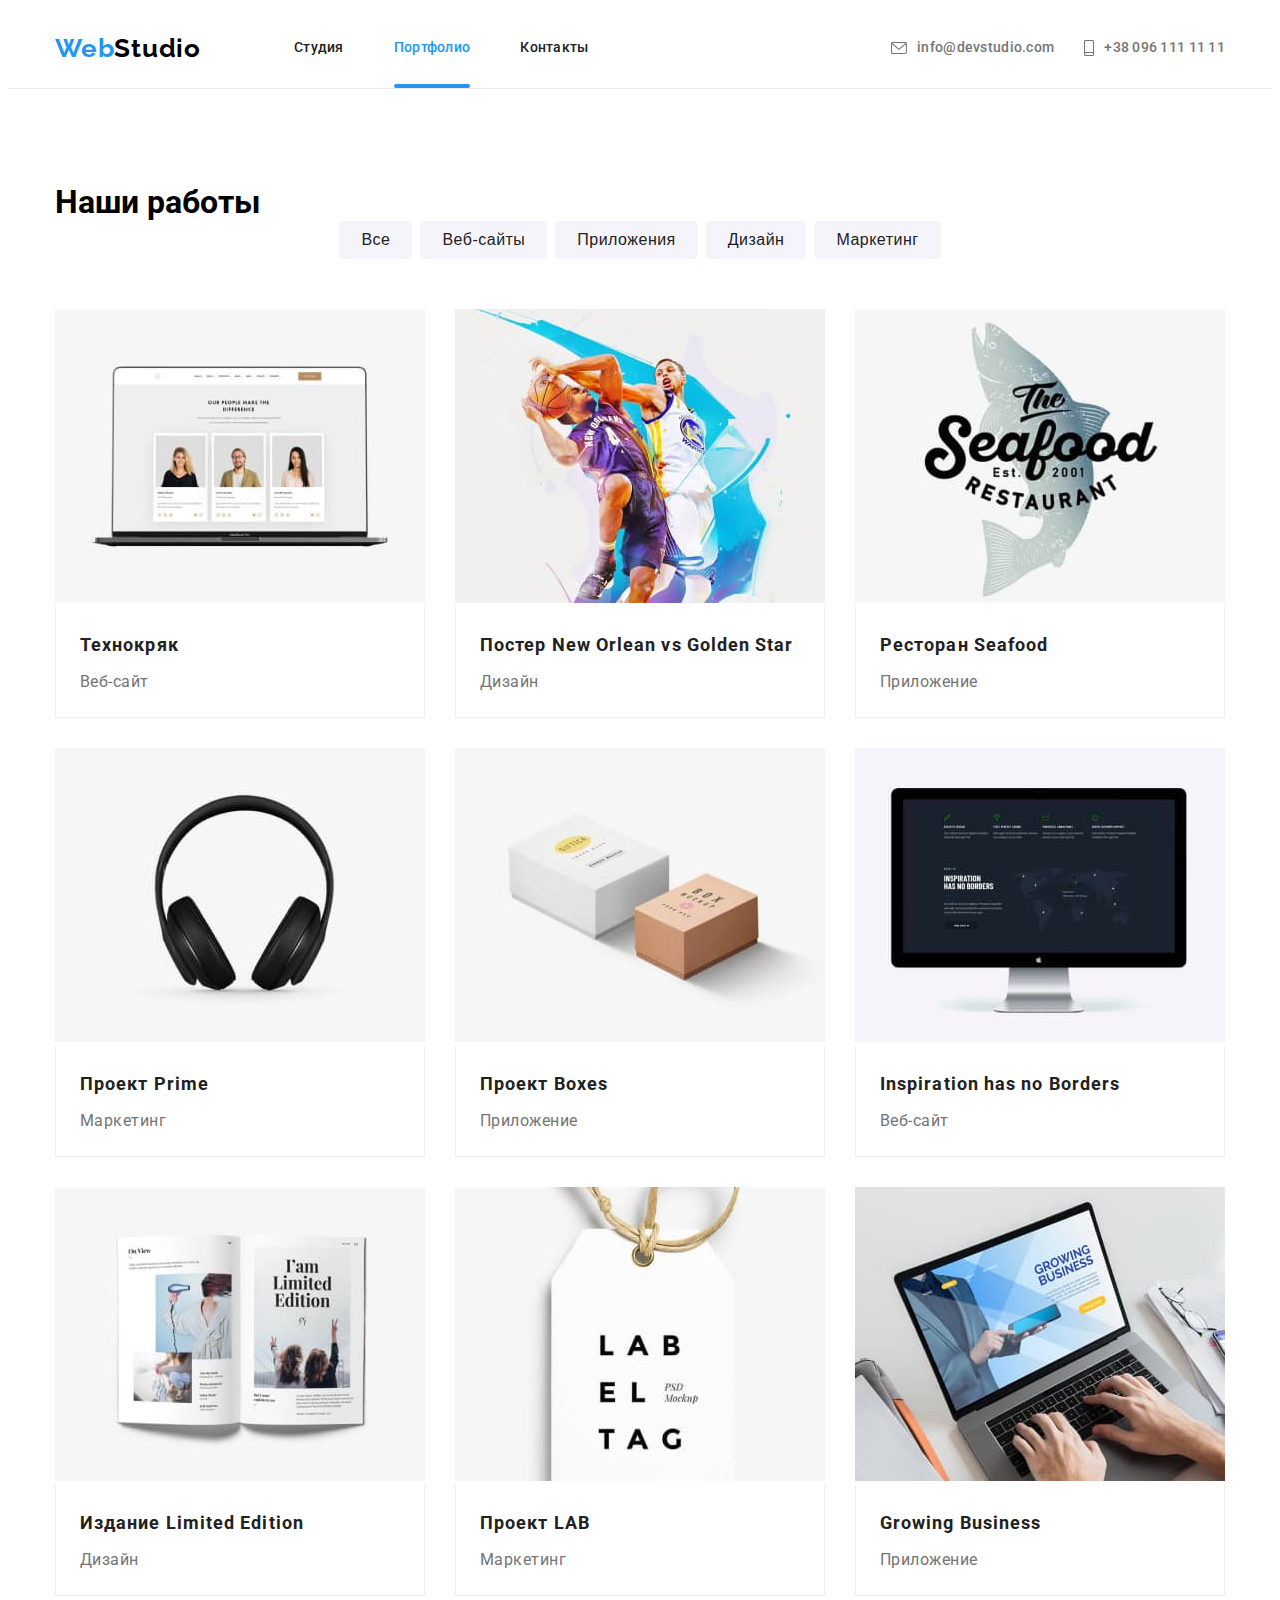
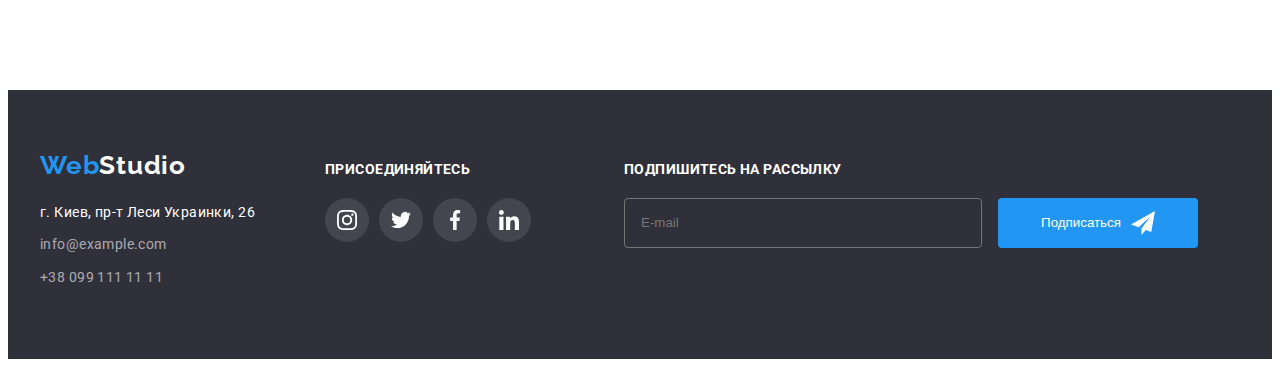
==== portfolio.html @ b5c877a2 "clone" ====
<!DOCTYPE html>
<html lang="ru">
<head>
    <meta charset="UTF-8">
    <meta name="WebStudio" content="width=device-width, initial-scale=1.0">
    <title>WebStudio-Portfolio</title>
    <link rel="preconnect" href="https://fonts.googleapis.com">
<link rel="preconnect" href="https://fonts.gstatic.com" crossorigin>
<link rel="preconnect" href="https://fonts.googleapis.com">
<link rel="preconnect" href="https://fonts.gstatic.com" crossorigin>
<link href="https://fonts.googleapis.com/css2?family=Raleway:wght@700&family=Roboto:wght@400;500;700;900&display=swap" rel="stylesheet"/>
<link rel="stylesheet" href="https://cdnjs.cloudflare.com/ajax/libs/modern-normalize/1.1.0/modern-normalize.min.css" integrity="sha512-wpPYUAdjBVSE4KJnH1VR1HeZfpl1ub8YT/NKx4PuQ5NmX2tKuGu6U/JRp5y+Y8XG2tV+wKQpNHVUX03MfMFn9Q==" crossorigin="anonymous" referrerpolicy="no-referrer"/>
<link rel="stylesheet" href="./css/styles.css">
</head>
<body>
    <header class="header">
        <div class="container main-header">
            <a class="header-prelogo" href="/index.html"> Web<span class="logo">Studio</span> 
            </a>
            <ul class="header-list">
                <li class="header-item"><a class="header-link link" href="./index.html" >Студия</a></li>
                <li class="header-item"><a href="./portfolio.html" class="header-link current link">Портфолио</a></li>
                <li class="header-item"><a href="#" class="header-link link">Контакты</a></li>
            </ul>
            <ul class="header-mail-list">
                <li class="header-mail-item">
                    <a href="mailto:info@devstudio.com" class="header-mail link">
                    <!-- Ссылка на адрес электронной почты  -->
                    <svg class="mail-icon">
                        <use href="./images/symbol-defs.svg#icon-mail">
                        </use>
                    </svg>  
                    info@devstudio.com 
                    </a>
                </li>
                <li class="header-tel-item">
                            <!-- Ссылка на телефонный номер -->
                            <a href="tel:+380961111111" class="header-tel link">
                                <svg class="smartphone-icon">
                                    <use href="./images/symbol-defs.svg#icon-smartphone"></use>
                                </svg>
                                +38 096 111 11 11
                            </a>
                </li>            
            </ul>
        </div>
    </header>
    <main>
        <!--Разделы-->
        <section class="filter">
            <div class="container filter-btn">
                <h1 class="visually-hidden">Наши работы</h1>
            <!--Фильтр кнопок-->
                <ul class="filter-list">
                    <li class="filter-item"><button class="control-btn" type="button">Все</button></li>
                    <li class="filter-item"><button class="control-btn" type="button">Веб-сайты</button></li>
                    <li class="filter-item"><button class="control-btn" type="button">Приложения</button></li>
                    <li class="filter-item"><button class="control-btn" type="button">Дизайн</button></li>
                    <li class="filter-item"><button class="control-btn" type="button">Маркетинг</button></li>        
                </ul>
            <!--<section class="about"> </section>-->
                <ul class="about-list"> 
                    <li class="about-item">
                        <a href class="about-link link">
                            <div class="card-about-list">
                                <img src="./images/project-1.jpg" alt="анфас менеджеров" width="370" height="294" >
                            <p class="text-about-list">Ресурс предлагает комплексные предложения с разным уровнем функционала и сервисов. Все это позволит посетителю получить исчерпывающие сведения о компании или частном лице.</p>
                            </div>
                            <div class="about-section">
                                <h3 class="about-title">Технокряк</h3>
                                <p class="about-pre-title">Веб-сайт</p>
                            </div>
                        </a>
                    </li>
                        <li class="about-item"> 
                            <a href="" class="about-link link">
                                <div class="card-about-list">
                                    <img src="./images/project-2.jpg" alt="два баскетболиста с мячом" width="370" height="294" >
                                    <p class="text-about-list">Ресурс предлагает комплексные предложения с разным уровнем функционала и сервисов. Все это позволит посетителю получить исчерпывающие сведения о компании или частном лице.</p>
                                </div>                                    
                                <div class="about-section">     
                                    <h3 class="about-title">Постер New Orlean vs Golden Star</h3>
                                    <p class="about-pre-title">Дизайн</p>
                                </div>  
                            </a>             
                        </li>
                        <li class="about-item"> 
                            <a href="" class="about-link link">
                                <div class="card-about-list">
                                    <img src="./images/project-3.jpg" alt="логотип ресторана" width="370" height="294" >
                                    <p class="text-about-list">Ресурс предлагает комплексные предложения с разным уровнем функционала и сервисов. Все это позволит посетителю получить исчерпывающие сведения о компании или частном лице.</p>
                                </div>                                
                                <div class="about-section">
                                    <h3 class="about-title">Ресторан Seafood</h3>
                                    <p class="about-pre-title">Приложение</p>
                                </div>
                            </a>
                       </li>                
                        <li class="about-item"> 
                            <a href="" class="about-link link">
                                <div class="card-about-list">
                                    <img src="./images/project-4.jpg" alt="наушники" width="370" height="294"  >                               
                                    <p class="text-about-list">Ресурс предлагает комплексные предложения с разным уровнем функционала и сервисов. Все это позволит посетителю получить исчерпывающие сведения о компании или частном лице.</p>
                                </div>                                    
                                <div class="about-section">
                                    <h3 class="about-title">Проект Prime</h3>
                                    <p class="about-pre-title">Маркетинг</p>
                                </div>   
                            </a>                                                  
                        </li>
                        <li class="about-item"> 
                            <a href="" class="about-link link">
                                <div class="card-about-list">
                                    <img src="./images/project-5.jpg" alt="две коробки" width="370"  height="294" >                                
                                    <p class="text-about-list">Ресурс предлагает комплексные предложения с разным уровнем функционала и сервисов. Все это позволит посетителю получить исчерпывающие сведения о компании или частном лице.</p>
                                </div>                                   
                                <div class="about-section">
                                    <h3 class="about-title">Проект Boxes</h3>
                                    <p class="about-pre-title">Приложение</p>
                                </div>
                            </a> 
                        </li>
                        <li class="about-item">                             
                            <a href="" class="about-link link">
                                <div class="card-about-list">
                                    <img src="./images/project-6.jpg" alt="компьютер моноблок" width="370" height="294"  > 
                                    <p class="text-about-list">Ресурс предлагает комплексные предложения с разным уровнем функционала и сервисов. Все это позволит посетителю получить исчерпывающие сведения о компании или частном лице.</p>
                                </div>                                
                                <div class="about-section">
                                    <h3 class="about-title">Inspiration has no Borders</h3>
                                    <p class="about-pre-title">Веб-сайт</p>
                                </div> 
                            </a>   
                        </li>
                    <li class="about-item"> 
                        <a href="" class="about-link link">
                            <div class="card-about-list">
                                <img src="./images/project-7.jpg" alt="книга в развернутом виде" width="370" height="294"  >                             
                                <p class="text-about-list">Ресурс предлагает комплексные предложения с разным уровнем функционала и сервисов. Все это позволит посетителю получить исчерпывающие сведения о компании или частном лице.</p>
                            </div>                              
                            <div class="about-section">
                                <h3 class="about-title">Издание Limited Edition</h3>
                                <p class="about-pre-title">Дизайн</p>  
                            </div>
                        </a>
                    </li>
                        <li class="about-item"> 
                            <a href="" class="about-link link">
                                <div class="card-about-list">
                                    <img src="./images/project-8.jpg" alt="ярлык с названием проекта" width="370" height="294"  >                                                                     
                                    <p class="text-about-list">Ресурс предлагает комплексные предложения с разным уровнем функционала и сервисов. Все это позволит посетителю получить исчерпывающие сведения о компании или частном лице.</p>
                                </div>                                
                                <div class="about-section">
                                    <h3 class="about-title">Проект LAB</h3>
                                    <p class="about-pre-title">Маркетинг</p> 
                                </div> 
                            </a>       
                        </li>
                        <li class="about-item"> 
                            <a href="" class="about-link link">
                                <div class="card-about-list">
                                    <img src="./images/project-9.jpg" alt="руки печатают на ноутбуке" width="370" height="294"  >
                                    <p class="text-about-list">Ресурс предлагает комплексные предложения с разным уровнем функционала и сервисов. Все это позволит посетителю получить исчерпывающие сведения о компании или частном лице.</p>
                                </div>                                
                                <div class="about-section">
                                    <h3 class="about-title">Growing Business</h3>
                                    <p class="about-pre-title">Приложение</p>
                                </div> 
                            </a>         
                        </li>                  
                </ul>    
            </div>
        </section>    
    </main>
    <footer class="footer-page">
        <div class="container footer-page">
            <ul>
                <li></li>
                <li></li>
                <li></li>
            </ul>
            <div>
                <a href="./index.html" class="footer-prelogo"> Web<span class="footer-logo">Studio</span> 
                </a>
            <!--Адрес расположения-->
            <address class="footer-adress">
                <ul>
                    <li class="footer-item">
                       <a href="https://www.google.com/maps/place/%D0%B1%D1%83%D0%BB%D1%8C%D0%B2%D0%B0%D1%80+%D0%9B%D0%B5%D1%81%D1%96+%D0%A3%D0%BA%D1%80%D0%B0%D1%97%D0%BD%D0%BA%D0%B8,+26,+%D0%9A%D0%B8%D1%97%D0%B2,+02000/@50.4265807,30.5361971,17z/data=!3m1!4b1!4m5!3m4!1s0x40d4cf0e033ecbe9:0x57a4dffefec77da0!8m2!3d50.4265807!4d30.5383858" target="blank" class="geolocation"> 
                        г. Киев, пр-т Леси Украинки, 26
                       </a>
                    </li>
                    <li class="footer-item">
                        <a href="mailto:info@example.com" class="footer-mail link"> info@example.com
                        </a>
                    </li>
                    <li class="footer-item">
                        <a href="tel:+380991111111" class="footer-tel link" >+38 099 111 11 11 
                        </a>
                    </li> 
                </ul>
            </address>
            </div>   
        <div class="footer-social">
            <h2 class="footer-title">присоединяйтесь</h2>
           <ul class="footer-social-list">
            <li class="footer-social-item">
                <a href class="footer-social-button">
                    <svg class="footer-button-icon" width="20px" height="20px">
                        <use href="./images/symbol-defs.svg#icon-instagram-2"></use> 
                    </svg>  
                </a>                            
            </li>                            
            <li class="footer-social-item">
                <a href class="footer-social-button">
                    <svg class="footer-button-icon" width="20px" height="20px">
                        <use href="./images/symbol-defs.svg#icon-twitter"></use> 
                    </svg>  
                </a>
            </li>     
            <li class="footer-social-item">
               <a href class="footer-social-button">
                <svg class="footer-button-icon" width="20px" height="20px">
                    <use href="./images/symbol-defs.svg#icon-facebook"></use> 
                </svg>   
               </a>
            </li>  
            <li class="footer-social-item">
                <a href class="footer-social-button">
                    <svg class="footer-button-icon" width="20px" height="20px">
                        <use href="./images/symbol-defs.svg#icon-linkedin"></use> 
                    </svg>   
                </a>  
            </li>    
           </ul>
        </div> 
        <form class="footer-mail-form">
            <h3 class="footer-title-form">Подпишитесь на рассылку</h3>
            <input type="email" name="email" class="form-footer" placeholder="E-mail">
            <button type="submit" class="button-footer">
                Подписаться
                      <svg class="footer-icon" width="24px" height="24px">
                          <use href="./images/symbol-defs.svg#icon-icon-send"></use>
                      </svg>                
            </button>       
        </form>
        </div>
            
    </footer>
            <div class="backdrop is-hidden" data-modal>
                <div class="modal">
                    <button type="button" class="button-modal" data-modal-close>
                        <svg class="button-close" width="30px" height="30px">
                            <use href="./images/symbol-defs.svg#icon-close-black-18dp"></use>
                        </svg>
                    </button>
                    <h3 class="modal-text">Оставьте свои данные, мы вам перезвоним</h3>
                    <form class="modal-form">
                        <div class="form">
                            <label class="name-modal">
                                Имя
                                <input type="text" class="modal-input" name="user-name">
                                <svg class="icon-modal" width="18px" height="18px">
                                    <use href="./images/symbol-defs.svg#icon-person-black-18dp-1">
                                    </use>
                                </svg>
                            </label>
                        </div>
                        <div class="form">
                            <label class="name-modal">
                                Телефон
                                <input type="tel" class="modal-input" name="user-tel">  
                                <svg class="icon-modal" width="18px" height="18px">
                                    <use href="./images/symbol-defs.svg#icon-phone-black-18dp-1">
                                    </use>
                                </svg>                                                    
                            </label>
                        </div>
                        <div class="form">
                            <label class="name-modal">
                                Почта
                                <input type="email" class="modal-input" name="user-mail">
                                <svg class="icon-modal" width="18px" height="18px">
                                    <use href="./images/symbol-defs.svg#icon-email-black-18dp-1">
                                    </use>
                                </svg>
                            </label>
                        </div>
                        <div class="form">
                            <label for="user-text" class="name-modal">
                                Комментарий
                            </label>
                            <textarea class="modal-coments" placeholder="Введите текст" name="user-text" id="user-text"></textarea>            
                        </div>
                        <div class="form-ch">
                            <label class="modal-check">
                                <input type="checkbox" name="consent" class="inp-check" />
                                <span class="mod-chec">
                                </span>
                                <span class="modal-consent">Соглашаюсь с рассылкой и принимаю
                                <a href="" class="consent-link link">Условия договора
                                </a>
                                 </span>
                                
                            </label>
                        </div>                       
                        <button type="submit" class="modal-button"> Отправить                             
                        </button>
                    </form>
                </div>
            </div>
</body>
</html>
---- css/styles.css ----
:root {
  --primary-text-color: #212121;
  --title-text-color: #757575;
  --complementary-text-color: #ffffff;
  --accent-color: #2196f3;
  --typical-gap: 10px;
}
html {
  box-sizing: border-box;
}
*,
*::before,
*::after {
  box-sizing: inherit;
}

.container {
  width: 1200px;
  padding-left: 15px;
  padding-right: 15px;
  margin: 0 auto;
}

p,
h1,
h2, 
h3, 
h4, 
h5, 
h6 {
  margin: 0;
  padding: 0;
}
ul,
ol {
  margin: 0;
  padding-left: 0;
}

body {
  font-family: 'Roboto', 'sans-serif';
}
ul {
  list-style: none;
}

.link {
  text-decoration: none;
  transition-property: color;
  transition-duration: 250ms;
  transition-timing-function: cubic-bezier(0.4, 0, 0.2, 1);
}


/*hover elements*/

a.header-link.link:hover,
a.header-link.link:focus,
a.header-mail.link:hover,
a.header-mail.link:focus,
a.header-tel.link:hover,
a.header-tel.link:focus {
  color: var(--accent-color);
}

      /*logo*/

.header-prelogo {
  color: #2196f3;

  font-family: 'Raleway';
  font-weight: 700;
  font-size: 26px;
  line-height: 1.19;
  letter-spacing: 0.03em;
  text-decoration: none;
}

.logo {
  color: #000000;

  font-family: 'Raleway';
  font-weight: 700;
  font-size: 26px;
  line-height: 1.19;
  letter-spacing: 0.03em;
}

/*main-header*/

.main-header {
  display: flex;
  align-items: center;
}


/*header*/   

.header {
  border-bottom: 1px solid #ECECEC;
}

.header-list {
  display: flex;
  margin-left: 93px;
}

.header-item:not(:last-child) {
  margin-right: 50px;
}
/*navigation menu*/

.header-mail-list {
  display: flex;
  margin-left: auto;
  align-items: center;
}

.header-mail-item {
  margin-right: 30px;  
}

.header-mail-item:focus,
.header-mail-item:hover {
  color: #2196f3;
}

a.header-link.link { 
  padding: 32px 0;
  color: var(--primary-text-color);
  display: block;
  font-weight: 500;
  font-size: 14px;
  line-height: 1.14;
  letter-spacing: 0.02em;
  position: relative;
}
a.header-link.current.link {
  color: var(--accent-color);
}
.current::after {
  content: "";
  position: absolute;
  left: 0;
  bottom: 0px;
  width: 100%;
  height: 4px;
  background-color: var(--accent-color);
  border-radius: 2px;
}
/*navigation contacts*/

.header-mail,
.header-tel {
  display: flex;
  align-items: center;
  color: var(--title-text-color);
  font-weight: 500;
  font-size: 14px;
  line-height: 1.14;
  letter-spacing: 0.02em;
}
.mail-icon {
  margin-right: 10px;
  padding: 0;
  border: 0;
  width: 16px;
  height: 12px;
  fill: currentColor;
}

.smartphone-icon {
  margin-right: 10px;
  border: 0;
  width: 10px;
  height: 16px;
  fill: currentColor;
}

/*hero*/

.hero {
  max-width: 1600px;
  height: 600px;
  margin-left: auto;
  margin-right: auto;
  background-image: linear-gradient(
    rgba(47, 48, 58, 0.4),
    rgba(47, 48, 58, 0.4)
  ), 
  url(../images/hero.jpg);
  background-repeat: no-repeat;
  background-size: cover;
  background-position: center;
  background-color: #000000;
  padding-top:200px;
  padding-bottom: 200px;
  text-align: center;
  }

.hero-title {
  margin-bottom: 30px;
  color: var(--complementary-text-color);
  text-align: center;
  font-weight: 900;
  font-size: 44px;
  line-height: 1.36;
  /* or 136% */
  letter-spacing: 0.06em;
  text-transform: uppercase;
}

/*button*/

.modal {
  position: absolute;
  top: 50%;
  left: 50%;
  transform: translate(-50%,-50%);
  width: 528px;
  min-height: 581px;
  background-color: var(--complementary-text-color);
  border-radius: 4px;
  padding: 40px;
}
.button-modal {
  position: absolute;
  display: flex;
  align-items: center;
  justify-content: center;
  top: 8px;
  right: 8px;
  width: 30px;
  height: 30px;
  border: 1px solid rgba(0, 0, 0, 0.1);
  border-radius: 50%;
  background-color: transparent;
  cursor: pointer;
}

.hero-btn {
  cursor: pointer;
  color: var(--complementary-text-color);
  background-color: var(--accent-color);
  font-size: 16px;
  line-height: 1.87;
  letter-spacing: 0.06em;
  border-radius: 4px;
  border: transparent;
  padding-top: 10px;
  padding-bottom: 10px;
  padding-left: 32px;
  padding-right: 32px;
  width: 200px;
  height: 50px;
  transition-property: background-color;
  transition-duration: 250ms;
  transition-timing-function: cubic-bezier(0.4, 0, 0.2, 1);
}
.is-hidden {
  opacity: 0;
  pointer-events: none;
  visibility: hidden;
}
.backdrop {
  width: 100%;
  height: 100%;
  top: 0;
  position: absolute;
  position: fixed;
  background-color: rgba(0, 0, 0, 0.2);
  transition: opacity 250ms, visibility 250ms;
}

.hero-btn:hover,
.hero-btn:focus {
  color: var(--complementary-text-color);
  background-color: #188CE8;
}




/*Text*/

.text {
  padding: 94px 0  94px;
}

.text-list {
  display: flex;
  align-items: center;
}

.text-item:not(:last-child) {
  margin-right: 30px; 
}

.peculiarities {
  display: flex;
  align-items: center;
  justify-content: center;
  width: 270px;
  height: 120px;
  margin-bottom: 30px;
  background-color: #F5F4FA;
  border-radius: 4px;
  margin-right: 10px;
  fill: var(--primary-text-color);
}

.peculiarities-icon {
  fill: currentColor;
  width: 70px;
  height: 70px;
}

.text-heading {
  margin-bottom: var(--typical-gap);
  color: var(--primary-text-color);
  
  font-weight: 700;
  font-size: 14px;
  line-height: 1.14;
  letter-spacing: 0.03em;
  text-transform: uppercase;
}

.text-after-heading {
  color: var(--title-text-color);

  font-size: 14px;
  line-height: 1.71;
  /* or 171% */
  letter-spacing: 0.03em;
}
/*features*/

.features-list {
  display: flex;
  justify-content: space-between;
}

.features-item:not(:last-child) {
  margin-right: 30px; 
}
.features-item {
  position: relative;
}

.features-text {
  position: absolute;
  width: 100%;
  height: 70px;
  display: block;
  left: 0;
  bottom: 0;
  padding-top: 27px;
  padding-bottom: 27px;
  color: var(--complementary-text-color);
  font-size: 14px;
  line-height: 1.14;
  text-align: center;
  letter-spacing: 0.03em;
  text-transform: uppercase;
  background-color: rgba(47, 48, 58, 0.8);
}

.features {
  padding-bottom: 94px ;
}

.features-title {
  color: var(--primary-text-color);

  margin-bottom: 50px;
  font-weight: 700;
  font-size: 36px;
  line-height: 1.16;
  text-align: center;
  letter-spacing: 0.03em;
}





    /*Страница Портфолио*/

/*Фильтр кнопок*/
.filter {
  padding: 94px 0;
}

.filter-list {
  margin-bottom: 50px;
  display: flex;
  margin-left: auto;
  justify-content: center;

}
.filter-item:not(:last-child) {
  margin-right: 8px;
}

.control-btn {
  border: none;
  padding: 6px 22px;
  border-radius: 4px;
  min-width: 73px;
  cursor: pointer;

  background-color: #f5f4fa;
  color: var(--primary-text-color);

  font-style: normal;
  font-weight: 500;
  font-size: 16px;
  line-height: 1.62;
  text-align: center;
  letter-spacing: 0.03em;

  transition-property: color,background-color, box-shadow;
  transition-duration: 250ms;
  transition-timing-function: cubic-bezier(0.4, 0, 0.2, 1);
}

.control-btn:hover,
.control-btn:focus {
  color: white;
  background-color: #2196F3;
  box-shadow: 0px 3px 1px rgba(0, 0, 0, 0.1),
            0px 1px 2px rgba(0, 0, 0, 0.08), 
            0px 2px 2px rgba(0, 0, 0, 0.12);
}


/*Разделы работ*/

.about-list {
  display: flex;
  flex-wrap: wrap;
}

.about-pre-title {
  color: var(--title-text-color);
  font-size: 16px; 
  line-height: 1.87;
  /* identical to box height, or 188% */
  letter-spacing: 0.03em;
}
.about-title {
  color: var(--primary-text-color);
  margin-bottom: 4px;
  
  font-weight: 700;
  font-size: 18px;
  line-height: 2;
  /* identical to box height, or 200% */
  letter-spacing: 0.06em;
}



.about-item  {
  margin-bottom:30px;
  margin-right: 30px;
}

.about-item:last-child(3) {
  margin-bottom: 30px;
}
.about-item:nth-child(3n){
  margin-right: 0;
}
.about-item:nth-last-child(-n + 3) {
  margin-bottom: 0;
}
.about-link:hover,
.about-link:focus {
  display: block;
  box-shadow: 0px 1px 1px rgba(0, 0, 0, 0.12),
      0px 4px 4px rgba(0, 0, 0, 0.06),
      1px 4px 6px rgba(0, 0, 0, 0.16);
}
.about-link {
  display: block;
  transition-property: box-shadow;
  transition-duration: 250ms;
  transition-timing-function: cubic-bezier(0.4, 0, 0.2, 1);
}



.card-about-list {
  position: relative;
  overflow: hidden;
}

.text-about-list {
  height: 100%;
  font-size: 18px;
  line-height: 1.55;
  letter-spacing: 0.03em;
  position: absolute;
  top: 0;
  background-color: rgba(33, 150, 243, 0.9);
  color: var(--complementary-text-color);
  padding-top: 63px;
  padding-bottom: 63px;
  padding-left: 24px;
  padding-right: 24px;

  transform: translatey(100%);
  transition-property: transform;
  transition-duration: 250ms;
  transition-timing-function: cubic-bezier(0.4, 0, 0.2, 1);
}
.about-item:hover .text-about-list {
  transform: translateY(0);
}

.about-section {
  padding: 20px 24px;
  border-left: 1px solid #EEEEEE;
  border-right: 1px solid #EEEEEE;
  border-bottom: 1px solid #EEEEEE;
}


/*Наша команда*/

.work {
  padding-top: 94px ;
  padding-bottom: 94px;
  background-color: #F5F4FA;
}

.work-title {
  margin-bottom: 50px;

  font-weight: 700;
  font-size: 36px;
  line-height: 1.16;
  text-align: center;
  letter-spacing: 0.03em;
}

.work-list {
  display: flex;
  justify-content: space-between;
}

.work-item {
  display: block;
  filter: drop-shadow(0px 4px 4px 
          rgba(0, 0, 0, 0.25));
  text-align: center;
  width: 270px;
  margin: 0 0 0;
}

.work-item:not(:last-child) {
  margin-right: 30px;
}

.work-headins {
  background: #FFFFFF;
  box-shadow: 0px 1px 3px rgba(0, 0, 0, 0.12), 
              0px 1px 1px rgba(0, 0, 0, 0.14), 
              0px 2px 1px rgba(0, 0, 0, 0.2);
  border-radius: 0px 0px 4px 4px;


  border: none;
  padding-top: 30px;
  background-color: var(--complementary-text-color);
  padding-bottom: 30px;
}

.work-heading {
  margin-bottom: 10px;
  margin-bottom: var(--typical-gap);
  color: var(--primary-text-color);
  font-weight: 500;
  font-size: 16px;
  line-height: 1.18;
  /* identical to box height */
  letter-spacing: 0.03em;
}

.work-after-heading {
  color: var(--title-text-color);
  font-size: 16px;
  line-height: 19px;
  /* identical to box height */
  text-align: center;
  letter-spacing: 0.03em;
}

.social-list {
  margin-top: 16px;
  display: flex;
  justify-content: center;
}
.social-item {
  box-sizing: border-box;
  color: #AFB1B8;
}

.social-item-link:hover,
.social-item-link:focus {
  background-color: #2196f3;
  fill: white;
}

.social-item-link {
  fill: #AFB1B8;
  display: flex;
  justify-content: center;
  align-items: center;
  width: 44px;
  height: 44px;
  border-radius: 50%;
  transition-property: background-color;
  transition-duration: 250ms;
  transition-timing-function: cubic-bezier(0.4, 0, 0.2, 1);
}
.social-item:not(:last-child) {
  margin-right: 10px;
}

.button-icon {
color: currentColor;
transition-property: fill;
    transition-duration: 250ms;
    transition-timing-function: cubic-bezier(0.4, 0, 0.2, 1);
}

.customers {
  padding-top: 94px;
  padding-bottom: 94px;
  justify-content: center;
}

.customers-title {
  font-size: 36px;
  line-height: 1.16;
  text-align: center;
  letter-spacing: 0.03em;
  margin-bottom: 50px;
  color: #212121;
}

.customers-item:not(:last-child) {
  margin-right: 30px;
} 

.customers-list {
  display: flex;
  justify-content: center;
}
.customers-link {
    color: #AFB1B8;
    display: flex;
    align-items: center;
    justify-content: center;
    width: 170px;
    height: 92px;
    border-radius: 4px;
    border: 1px solid #AFB1B8;
    transition-property: color, border;
    transition-duration: 250ms;
    transition-timing-function: cubic-bezier(0.4, 0, 0.2, 1);
}
.customers-link:hover,
.customers-link:focus {
  color: #2196F3;
  border: 1px solid #2196F3;
}

.customers-img {
  width: 106px;
  height: 60px;
  fill: currentColor;
}
/*Footer*/

.footer-page {
  background-color: #2F303A;
  padding-top: 60px;
  padding-bottom: 60px;
}
.container.footer-page {
  display: flex;
  align-items: baseline;
  padding: 0;
}

/*Footer logo*/

.footer-info {
  padding-top: 60px;
  padding-bottom: 60px;
}
.footer-prelogo {
  color: #2196f3;
  text-decoration: none;
  
  font-family: 'Raleway';
  font-weight: 700;
  font-size: 26px;
  line-height: 1.19;
  letter-spacing: 0.03em;
}

.footer-logo {
  color: #ffffff;

  font-family: 'Raleway';
  font-weight: 700;
  font-size: 26px;
  line-height: 1.19;
  letter-spacing: 0.03em;
}

/*Footer adress*/


.footer-adress {
    margin-top: 20px;
    color: #ffffff;
    font-style: normal;
    font-weight: 400;
    font-size: 14px;
    line-height: 1.71;
    letter-spacing: 0.03em;

  font-style: normal;
  font-weight: 400;
  font-size: 14px;
  line-height: 1.71;
  /* or 171% */
  letter-spacing: 0.03em;
}
.footer-item {
  margin-bottom: 9px;
}
.footer-mail:hover,
.footer-tel:hover, 
.footer-mail:focus,
.footer-tel:focus {
  color: #188CE8;
}
.geolocation {
  font-family: Roboto;
  font-style: normal;
  font-weight: normal;
  color: var(--footer-logo-color);
  font-size: 14px;
  line-height: 1.71;
  letter-spacing: 0.03em;
  text-decoration: none;
}

.footer-mail,
.footer-tel {
  color: rgba(255, 255, 255, 0.6);
  font-size: 14px;
  line-height: 1.71;
  /* or 171% */
  letter-spacing: 0.03em;
}

.footer-social {
  margin-left: 70px;
}

.footer-title {
  font-size: 14px;
  line-height: 1.14;
  letter-spacing: 0.03em;
  text-transform: uppercase;
  color: #FFFFFF;
  margin-bottom: 20px;
}
.footer-social-list {
  display: flex;
  justify-content: center;
}

.footer-social-item:not(:last-child) {
    margin-right: 10px;
}
.footer-social-button {
    background: rgba(255, 255, 255, 0.1);
    width: 44px;
    height: 44px;
    border-radius: 50%;
    display: flex;
    align-items: center;
    justify-content: center;
    transition-property: background-color;
    transition-duration: 250ms;
    transition-timing-function: cubic-bezier(0.4, 0, 0.2, 1);
  }

.footer-button-icon {
  fill: #FFFFFF;
}
.footer-social-button:hover,
.footer-social-button:focus {
  background-color: #2196F3;
}


.footer-info {
  margin-right: 70px;
}

.footer-button-icon:nth-last-child(4) {
  margin-right: 10px;
}

.footer-mail-form {
  margin-left: 93px;
}

.footer-title-form {
  font-size: 14px;
  line-height: 1.14;
  letter-spacing: 0.03em;
  text-transform: uppercase;
  color: #FFFFFF;
  margin-bottom: 20px;
}
.form-footer {
  width: 358px;
  height: 50px;
  background-color: transparent;
  border: 1px solid var(--title-text-color);
  border-radius: 4px;
  color: var(--complementary-text-color);
  padding: 15px 0 15px 16px;
}
.button-footer {
  display: inline-flex;
  align-items: center;
  justify-content: center;
  width: 200px;
  height: 50px;
  background-color: var(--accent-color);
  color: var(--complementary-text-color);
  border: transparent;
  border-radius: 4px;
  margin-left: 12px;
  cursor: pointer;
}
/*
.footer-link {
  display: flex;
  justify-content: center;
  align-items: center;
  margin-left: 10px;
}
*/
.footer-icon {
margin-left: 10px;
}

.modal-text {
  color: var(--primary-text-color);
  justify-content: center;
  font-size: 20px;
  text-align: center;
  margin-bottom: 12px;
}
.button-close {
  fill: var(--primary-text-color);
  width: 11px;
  height: 11px;
  transition-property: fill;
  transition-duration: 250ms;
  transition-timing-function: cubic-bezier(0.4, 0, 0.2, 1);
}
.button-modal:hover .button-close,
.button-modal:focus .button-close {
  fill: var(--accent-color);
}

.form {
  position: relative;
  margin-bottom: 10px;
}


.icon-modal {
  position: absolute;
  left: 12px;
  top: 50%;
  transition-property: fill;
  transition-duration: 250ms;
  transition-timing-function: cubic-bezier(0.4, 0, 0.2, 1);
}
  
.name-modal {
  font-family: 'Roboto';
  font-style: normal;
  font-weight: 400;
  font-size: 12px;
  line-height: 1.16;
  letter-spacing: 0.01em;
  display: block;
  color: rgba(117, 117, 117, 1);
}
.modal-input {
  width: 100%;
  height: 40px;
  border-radius: 4px;
  border: 1px solid rgba(33, 33, 33, 0.2);
  background-color: transparent;
  position: relative;
  cursor: pointer;
  padding-left: 38px;
  margin-top: 4px;
  transition-property: border-color;
  transition-duration: 250ms;
  transition-timing-function: cubic-bezier(0.4, 0, 0.2, 1);
}
.modal-input:hover {
  border-color: var(--accent-color);
}

.modal-input:focus {
  border-color: var(--accent-color);
  outline: transparent;
}
.modal-input:hover+.icon-modal {
  fill: var(--accent-color);
}
.modal-coments:hover {
  border-color: var(--accent-color);
}
.modal-coments:focus {
  border-color: var(--accent-color);
  outline: transparent;
}
.modal-coments {
  display: block;
  width: 100%;
  height: 120px;
  border-radius: 4px;
  border: 1px solid rgba(33, 33, 33, 0.2);
  background-color: transparent;
  cursor: pointer;
  margin-top: 4px;
  padding-top: 12px;
  padding-bottom: 12px;
  padding-left: 16px;
  padding-right: 16px;
  resize: none;
  transition-property: border-color;
  transition-duration: 250ms;
  transition-timing-function: cubic-bezier(0.4, 0, 0.2, 1);
}
.modal-check {
  padding-left: 12px;
  display: flex;
  justify-content: center;
  align-items: center;
}
.inp-check {
  appearance: none;
  position: absolute;
}
.mod-chec::after {
  content: '' ;
  display: inline-block;
  width: 16px;
  height: 15px;
  background-origin: border-box;
  background-image: url("../images/check.jpg");
}
  
.inp-check:checked + .mod-chec::after{
   background-image: url("../images/icon-check.jpg");
}
.modal-consent {
  display: inline-block;
  font-size: 14px;
  line-height: 1.71;
  letter-spacing: 0.03em;
  color: #757575;
  margin-left: 8px;
}
.consent-link {
  letter-spacing: 0.03em;
  text-decoration-line: underline;
  color: var(--accent-color);
}
.modal-button {
  cursor: pointer;
  font-weight: bold;
  font-size: 16px;
  text-align: center;
  line-height: 1.88;
  letter-spacing: 0.06em;
  border: none;
  border-radius: 4px;
  min-width: 200px;
  min-height: 50px;
  margin: auto;
  margin-top: 20px;
  color: var(--complementary-text-color);
  background: var(--accent-color);
  display: block;
}

/*Основной цвет тексте #212121*/
/*Вторичный цвет текста #757575*/
/*Дополнительный цвет текста #ffffff*/
/*Акцент цвет #2196F3*/
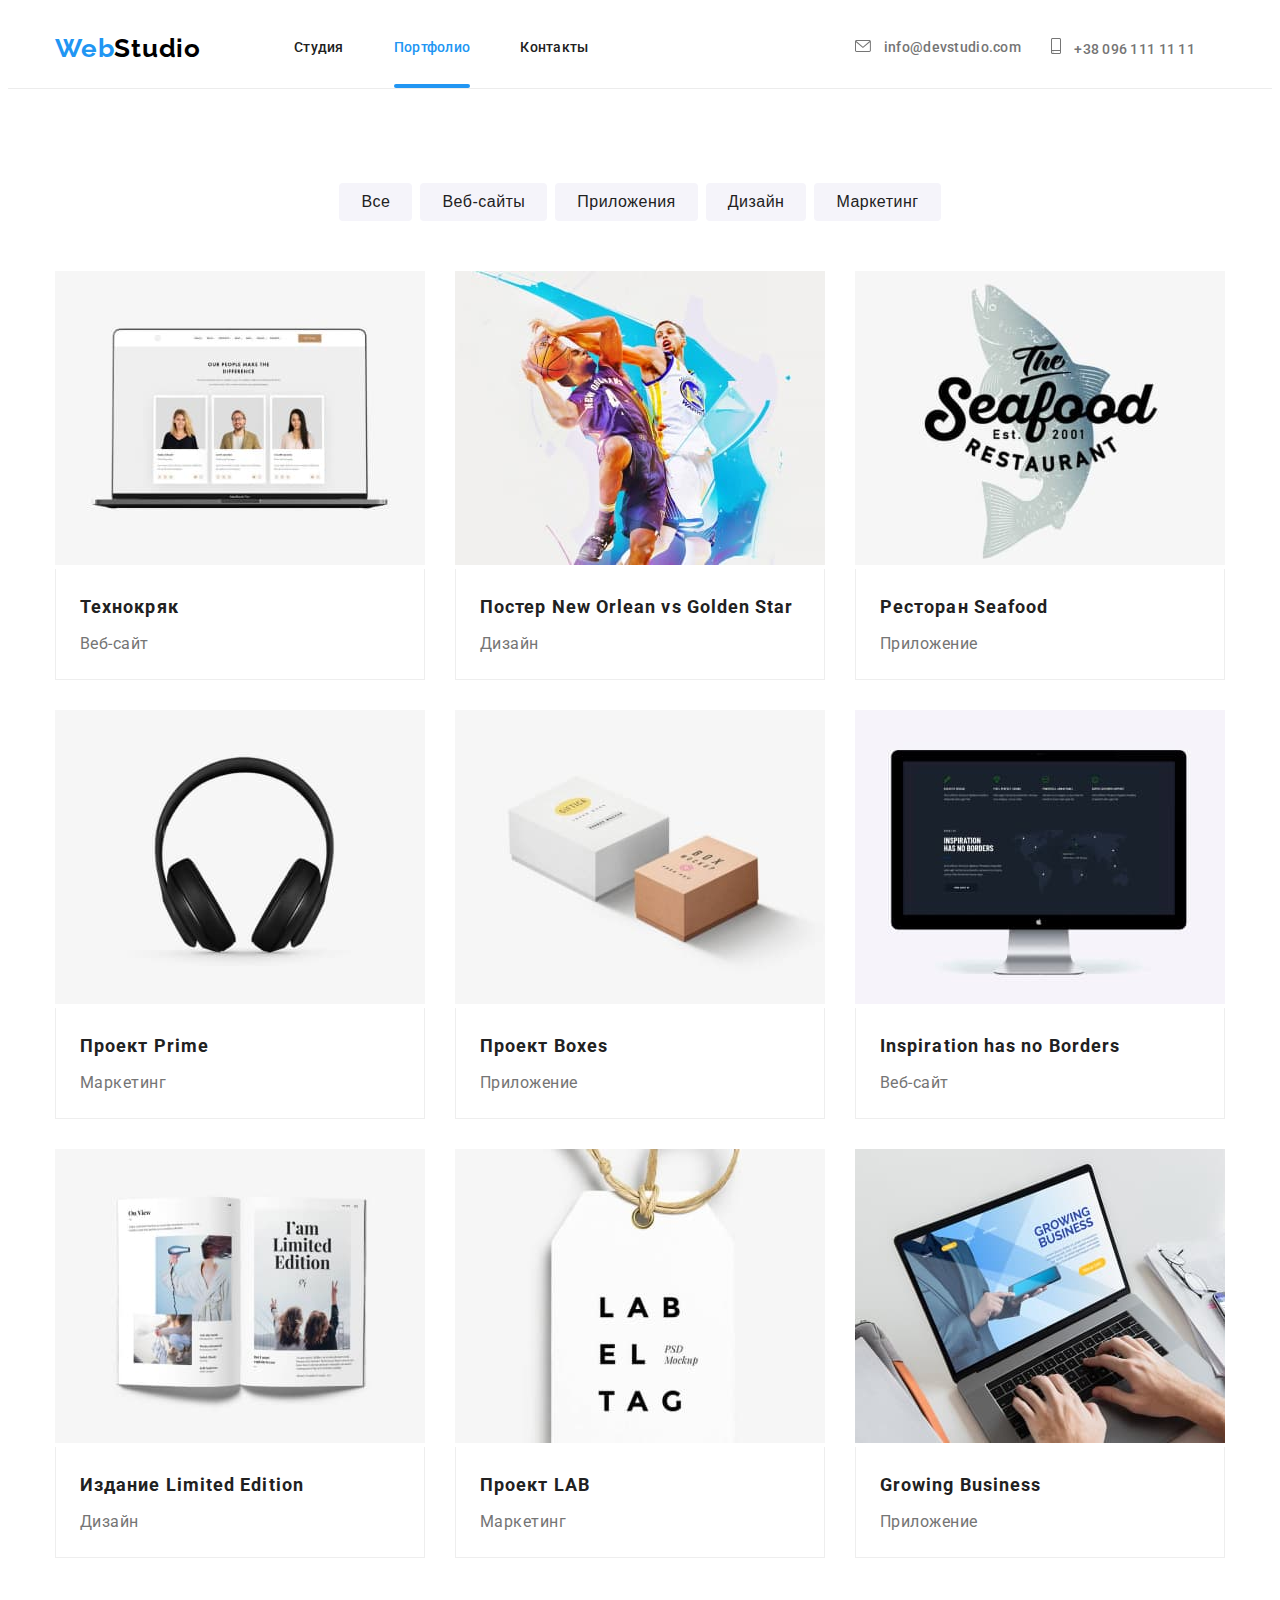
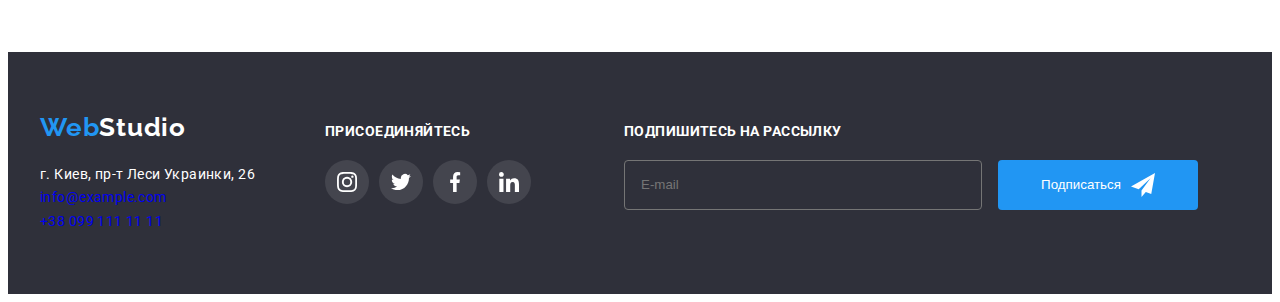
==== commit 7b071d4c: "bem-footer" ====
--- a/portfolio.html
+++ b/portfolio.html
@@ -15,28 +15,28 @@
 <body>
     <header class="header">
         <div class="container main-header">
-            <a class="header-prelogo" href="/index.html"> Web<span class="logo">Studio</span> 
+            <a class="header__prelogo" href="/index.html"> Web<span class="header__logo">Studio</span> 
             </a>
-            <ul class="header-list">
-                <li class="header-item"><a class="header-link link" href="./index.html" >Студия</a></li>
-                <li class="header-item"><a href="./portfolio.html" class="header-link current link">Портфолио</a></li>
-                <li class="header-item"><a href="#" class="header-link link">Контакты</a></li>
+            <ul class="menu-list list">
+                <li class="menu-list__item"><a class="menu-list__link link " href="./index.html" >Студия</a></li>
+                <li class="menu-list__item"><a class="menu-list__link link current link" href="./portfolio.html" >Портфолио</a></li>
+                <li class="menu-list__item"><a class="menu-list__link link" href="#" >Контакты</a></li>
             </ul>
-            <ul class="header-mail-list">
-                <li class="header-mail-item">
-                    <a href="mailto:info@devstudio.com" class="header-mail link">
+            <ul class="contact-list">
+                <li class="contact-list__item">
+                    <a href="mailto:info@devstudio.com" class="contact-list__link link">
                     <!-- Ссылка на адрес электронной почты  -->
-                    <svg class="mail-icon">
+                    <svg class="contact-list__icon" width="16px" height="12px">
                         <use href="./images/symbol-defs.svg#icon-mail">
                         </use>
                     </svg>  
                     info@devstudio.com 
                     </a>
                 </li>
-                <li class="header-tel-item">
+                <li class="contact-list__item">
                             <!-- Ссылка на телефонный номер -->
-                            <a href="tel:+380961111111" class="header-tel link">
-                                <svg class="smartphone-icon">
+                            <a href="tel:+380961111111" class="contact-list__link link">
+                                <svg class="contact-list__icon" width="10px" height="16px">
                                     <use href="./images/symbol-defs.svg#icon-smartphone"></use>
                                 </svg>
                                 +38 096 111 11 11
--- a/css/styles.css
+++ b/css/styles.css
@@ -50,22 +50,17 @@
   transition-duration: 250ms;
   transition-timing-function: cubic-bezier(0.4, 0, 0.2, 1);
 }
-
-
-/*hover elements*/
-
-a.header-link.link:hover,
-a.header-link.link:focus,
-a.header-mail.link:hover,
-a.header-mail.link:focus,
-a.header-tel.link:hover,
-a.header-tel.link:focus {
-  color: var(--accent-color);
-}
-
-      /*logo*/
-
-.header-prelogo {
+/*header*/
+.header {
+  border-bottom: 1px solid #ECECEC;
+}
+.main-header {
+  display: flex;
+  align-items: center;  
+}
+/*logo*/
+
+.header__prelogo {
   color: #2196f3;
 
   font-family: 'Raleway';
@@ -76,9 +71,8 @@
   text-decoration: none;
 }
 
-.logo {
+.header__logo {
   color: #000000;
-
   font-family: 'Raleway';
   font-weight: 700;
   font-size: 26px;
@@ -86,46 +80,18 @@
   letter-spacing: 0.03em;
 }
 
-/*main-header*/
-
-.main-header {
-  display: flex;
-  align-items: center;
-}
-
-
-/*header*/   
-
-.header {
-  border-bottom: 1px solid #ECECEC;
-}
-
-.header-list {
+/*menu navigation */
+
+.menu-list {
   display: flex;
   margin-left: 93px;
 }
 
-.header-item:not(:last-child) {
+.menu-list__item:not(:last-child) {
   margin-right: 50px;
 }
-/*navigation menu*/
-
-.header-mail-list {
-  display: flex;
-  margin-left: auto;
-  align-items: center;
-}
-
-.header-mail-item {
-  margin-right: 30px;  
-}
-
-.header-mail-item:focus,
-.header-mail-item:hover {
-  color: #2196f3;
-}
-
-a.header-link.link { 
+
+a.menu-list__link.link { 
   padding: 32px 0;
   color: var(--primary-text-color);
   display: block;
@@ -135,9 +101,17 @@
   letter-spacing: 0.02em;
   position: relative;
 }
-a.header-link.current.link {
+a.menu-list__link.current.link {
   color: var(--accent-color);
 }
+
+a.menu-list__link.link:hover,
+a.menu-list__link.link:focus,
+a.contact-list__link.link:hover,
+a.contact-list__link.link:focus {
+  color: var(--accent-color);
+}
+
 .current::after {
   content: "";
   position: absolute;
@@ -148,11 +122,11 @@
   background-color: var(--accent-color);
   border-radius: 2px;
 }
-/*navigation contacts*/
-
-.header-mail,
-.header-tel {
-  display: flex;
+/*contact info*/
+
+.contact-list {
+  display: flex;
+  margin-left: auto;
   align-items: center;
   color: var(--title-text-color);
   font-weight: 500;
@@ -160,21 +134,49 @@
   line-height: 1.14;
   letter-spacing: 0.02em;
 }
-.mail-icon {
-  margin-right: 10px;
-  padding: 0;
-  border: 0;
-  width: 16px;
-  height: 12px;
-  fill: currentColor;
-}
-
-.smartphone-icon {
+
+.contact-list__item {
+  margin-right: 30px;  
+}
+
+.contact-list__item:focus,
+.contact-list__item:hover {
+  color: #2196f3;
+}
+
+.contact-list__link {
+  font-family: Roboto;
+  font-weight: 500;
+  font-size: 14px;
+  line-height: 1.14;
+  color: var(--title-text-color);
+  transition-property: сolor;
+  transition-duration: 250ms;
+  transition-timing-function: cubic-bezier(0.4, 0, 0.2, 1);
+}
+
+.contact-list__icon {
   margin-right: 10px;
   border: 0;
-  width: 10px;
-  height: 16px;
+  padding: 0;
   fill: currentColor;
+}
+
+
+/*h1-portfolio*/
+
+.visually-hidden {
+  position: absolute;
+  white-space: nowrap;
+  width: 1px;
+  height: 1px;
+  overflow: hidden;
+  border: 0;
+  padding: 0;
+  clip: rect(0 0 0 0);
+  -webkit-clip-path: inset(50%);
+  clip-path: inset(50%);
+  margin: -1px;
 }
 
 /*hero*/
@@ -198,7 +200,7 @@
   text-align: center;
   }
 
-.hero-title {
+.hero__title {
   margin-bottom: 30px;
   color: var(--complementary-text-color);
   text-align: center;
@@ -238,7 +240,7 @@
   cursor: pointer;
 }
 
-.hero-btn {
+.hero__btn {
   cursor: pointer;
   color: var(--complementary-text-color);
   background-color: var(--accent-color);
@@ -272,8 +274,8 @@
   transition: opacity 250ms, visibility 250ms;
 }
 
-.hero-btn:hover,
-.hero-btn:focus {
+.hero__btn:hover,
+.hero__btn:focus {
   color: var(--complementary-text-color);
   background-color: #188CE8;
 }
@@ -292,11 +294,11 @@
   align-items: center;
 }
 
-.text-item:not(:last-child) {
+.text-list__item:not(:last-child) {
   margin-right: 30px; 
 }
 
-.peculiarities {
+.text-list__peculiarities {
   display: flex;
   align-items: center;
   justify-content: center;
@@ -309,13 +311,13 @@
   fill: var(--primary-text-color);
 }
 
-.peculiarities-icon {
+.text-list__peculiarities-icon {
   fill: currentColor;
   width: 70px;
   height: 70px;
 }
 
-.text-heading {
+.text-list__heading {
   margin-bottom: var(--typical-gap);
   color: var(--primary-text-color);
   
@@ -326,7 +328,7 @@
   text-transform: uppercase;
 }
 
-.text-after-heading {
+.text-list__after-heading {
   color: var(--title-text-color);
 
   font-size: 14px;
@@ -336,19 +338,33 @@
 }
 /*features*/
 
+.features {
+  padding-bottom: 94px ;
+}
+
+.features-title {
+  color: var(--primary-text-color);
+  margin-bottom: 50px;
+  font-weight: 700;
+  font-size: 36px;
+  line-height: 1.16;
+  text-align: center;
+  letter-spacing: 0.03em;
+}
+
 .features-list {
   display: flex;
   justify-content: space-between;
 }
 
-.features-item:not(:last-child) {
+.features-list__item:not(:last-child) {
   margin-right: 30px; 
 }
-.features-item {
+.features-list__item {
   position: relative;
 }
 
-.features-text {
+.features-list__text {
   position: absolute;
   width: 100%;
   height: 70px;
@@ -366,26 +382,7 @@
   background-color: rgba(47, 48, 58, 0.8);
 }
 
-.features {
-  padding-bottom: 94px ;
-}
-
-.features-title {
-  color: var(--primary-text-color);
-
-  margin-bottom: 50px;
-  font-weight: 700;
-  font-size: 36px;
-  line-height: 1.16;
-  text-align: center;
-  letter-spacing: 0.03em;
-}
-
-
-
-
-
-    /*Страница Портфолио*/
+/*Страница Портфолио*/
 
 /*Фильтр кнопок*/
 .filter {
@@ -551,7 +548,7 @@
   justify-content: space-between;
 }
 
-.work-item {
+.work-list__item {
   display: block;
   filter: drop-shadow(0px 4px 4px 
           rgba(0, 0, 0, 0.25));
@@ -560,11 +557,11 @@
   margin: 0 0 0;
 }
 
-.work-item:not(:last-child) {
+.work-list__item:not(:last-child) {
   margin-right: 30px;
 }
 
-.work-headins {
+.work-list__headins {
   background: #FFFFFF;
   box-shadow: 0px 1px 3px rgba(0, 0, 0, 0.12), 
               0px 1px 1px rgba(0, 0, 0, 0.14), 
@@ -578,7 +575,7 @@
   padding-bottom: 30px;
 }
 
-.work-heading {
+.work-list__heading {
   margin-bottom: 10px;
   margin-bottom: var(--typical-gap);
   color: var(--primary-text-color);
@@ -589,7 +586,7 @@
   letter-spacing: 0.03em;
 }
 
-.work-after-heading {
+.work-list__after-heading {
   color: var(--title-text-color);
   font-size: 16px;
   line-height: 19px;
@@ -603,18 +600,19 @@
   display: flex;
   justify-content: center;
 }
-.social-item {
+
+.social-list__item {
   box-sizing: border-box;
   color: #AFB1B8;
 }
 
-.social-item-link:hover,
-.social-item-link:focus {
+.social-list__link:hover,
+.ssocial-list__link:focus {
   background-color: #2196f3;
   fill: white;
 }
 
-.social-item-link {
+.social-list__link {
   fill: #AFB1B8;
   display: flex;
   justify-content: center;
@@ -626,16 +624,17 @@
   transition-duration: 250ms;
   transition-timing-function: cubic-bezier(0.4, 0, 0.2, 1);
 }
-.social-item:not(:last-child) {
+.social-list__item:not(:last-child) {
   margin-right: 10px;
 }
 
-.button-icon {
+.social-list__icon {
 color: currentColor;
 transition-property: fill;
-    transition-duration: 250ms;
-    transition-timing-function: cubic-bezier(0.4, 0, 0.2, 1);
-}
+transition-duration: 250ms;
+transition-timing-function: cubic-bezier(0.4, 0, 0.2, 1);
+}
+/*Client potfolio*/
 
 .customers {
   padding-top: 94px;
@@ -652,7 +651,7 @@
   color: #212121;
 }
 
-.customers-item:not(:last-child) {
+.customers-list__item:not(:last-child) {
   margin-right: 30px;
 } 
 
@@ -660,7 +659,7 @@
   display: flex;
   justify-content: center;
 }
-.customers-link {
+.customers-list__link {
     color: #AFB1B8;
     display: flex;
     align-items: center;
@@ -673,13 +672,13 @@
     transition-duration: 250ms;
     transition-timing-function: cubic-bezier(0.4, 0, 0.2, 1);
 }
-.customers-link:hover,
-.customers-link:focus {
+.customers-list__link:hover,
+.customers-list__link:focus {
   color: #2196F3;
   border: 1px solid #2196F3;
 }
 
-.customers-img {
+.customers-list__img {
   width: 106px;
   height: 60px;
   fill: currentColor;
@@ -695,6 +694,54 @@
   display: flex;
   align-items: baseline;
   padding: 0;
+}
+/*Footer adress*/
+
+
+.footer-adress {
+  margin-top: 20px;
+  color: #ffffff;
+  font-style: normal;
+  font-weight: 400;
+  font-size: 14px;
+  line-height: 1.71;
+  letter-spacing: 0.03em;
+  font-style: normal;
+  font-weight: 400;
+  font-size: 14px;
+  line-height: 1.71;
+  letter-spacing: 0.03em;
+}
+
+.footer-nav__item {
+margin-bottom: 9px;
+}
+
+.footer-nav__mail:hover,
+.footer-nav__tel:hover, 
+.footer-nav__mail:focus,
+.footer-nav__tel:focus {
+color: #188CE8;
+}
+
+.geolocation {
+font-family: Roboto;
+font-style: normal;
+font-weight: normal;
+color: var(--footer-logo-color);
+font-size: 14px;
+line-height: 1.71;
+letter-spacing: 0.03em;
+text-decoration: none;
+}
+
+.footer-nav__mail,
+.footer-nav__tel {
+color: rgba(255, 255, 255, 0.6);
+font-size: 14px;
+line-height: 1.71;
+/* or 171% */
+letter-spacing: 0.03em;
 }
 
 /*Footer logo*/
@@ -724,53 +771,7 @@
   letter-spacing: 0.03em;
 }
 
-/*Footer adress*/
-
-
-.footer-adress {
-    margin-top: 20px;
-    color: #ffffff;
-    font-style: normal;
-    font-weight: 400;
-    font-size: 14px;
-    line-height: 1.71;
-    letter-spacing: 0.03em;
-
-  font-style: normal;
-  font-weight: 400;
-  font-size: 14px;
-  line-height: 1.71;
-  /* or 171% */
-  letter-spacing: 0.03em;
-}
-.footer-item {
-  margin-bottom: 9px;
-}
-.footer-mail:hover,
-.footer-tel:hover, 
-.footer-mail:focus,
-.footer-tel:focus {
-  color: #188CE8;
-}
-.geolocation {
-  font-family: Roboto;
-  font-style: normal;
-  font-weight: normal;
-  color: var(--footer-logo-color);
-  font-size: 14px;
-  line-height: 1.71;
-  letter-spacing: 0.03em;
-  text-decoration: none;
-}
-
-.footer-mail,
-.footer-tel {
-  color: rgba(255, 255, 255, 0.6);
-  font-size: 14px;
-  line-height: 1.71;
-  /* or 171% */
-  letter-spacing: 0.03em;
-}
+
 
 .footer-social {
   margin-left: 70px;
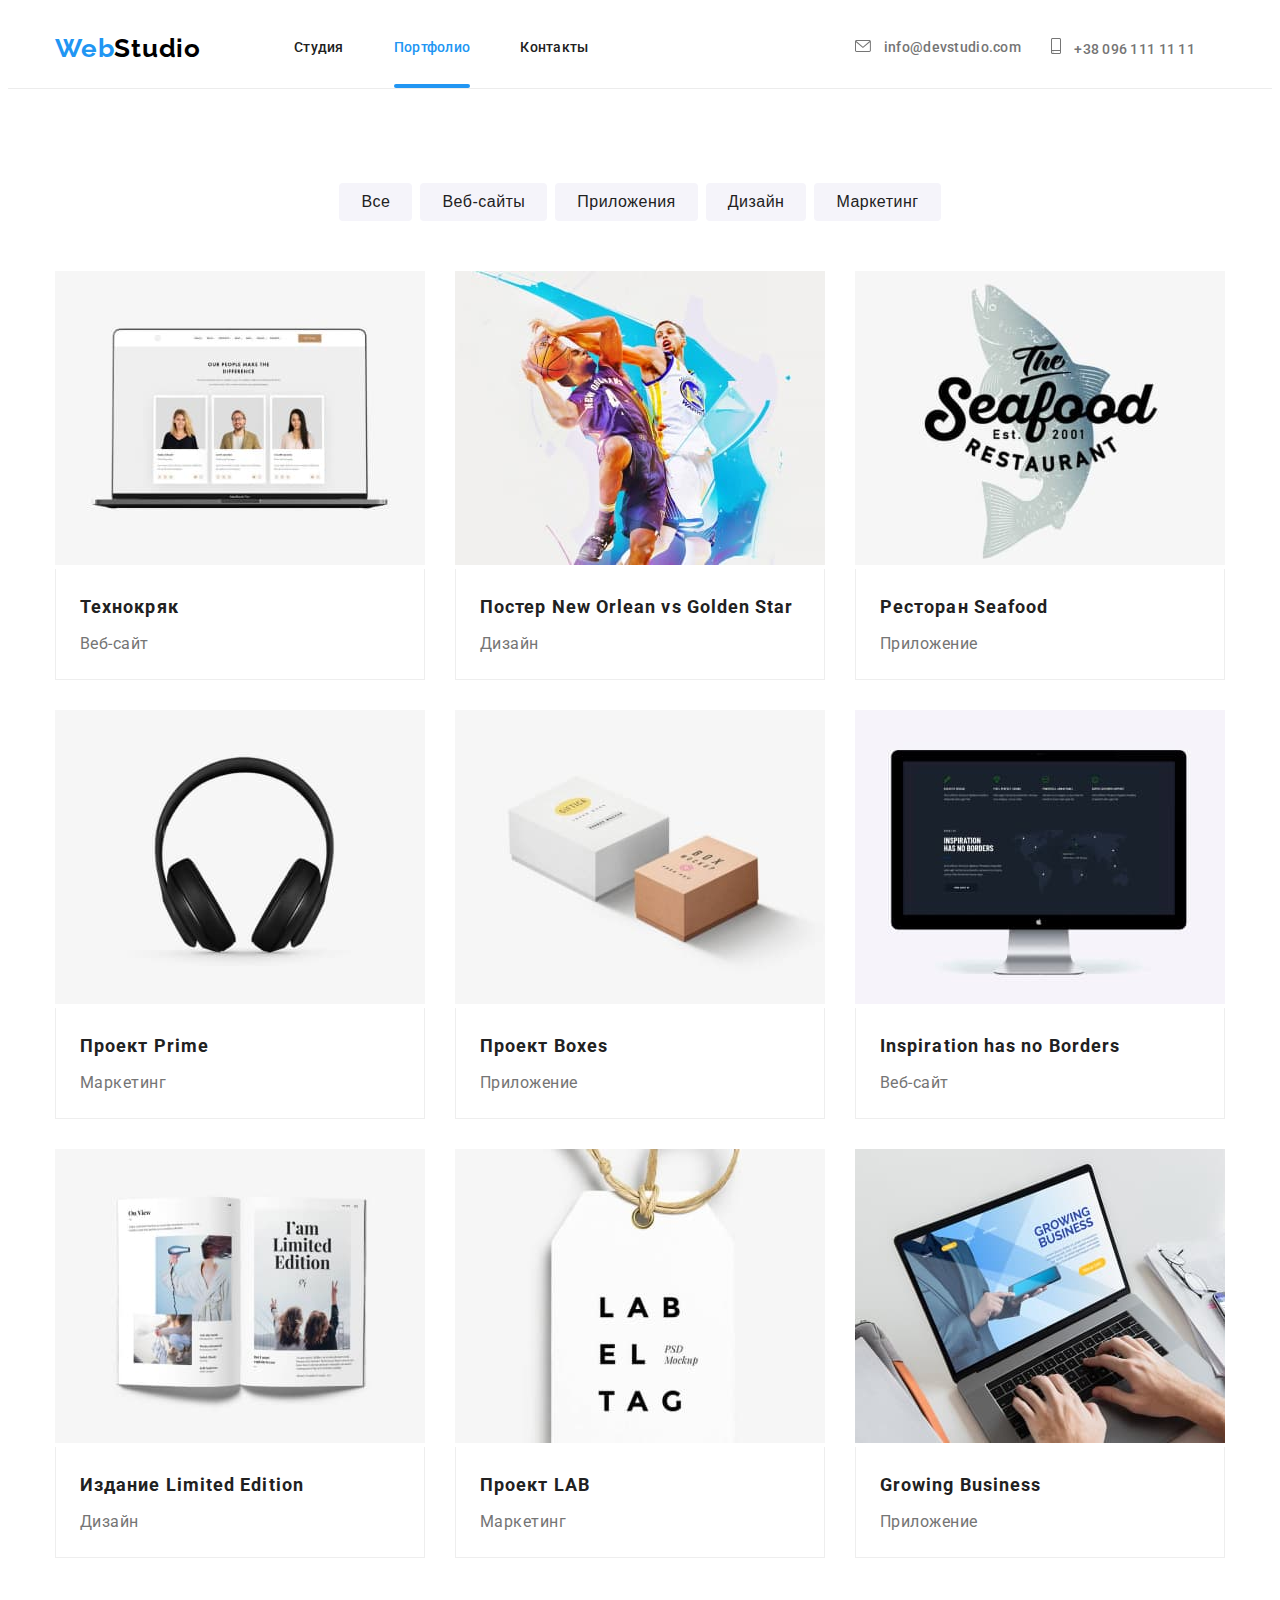
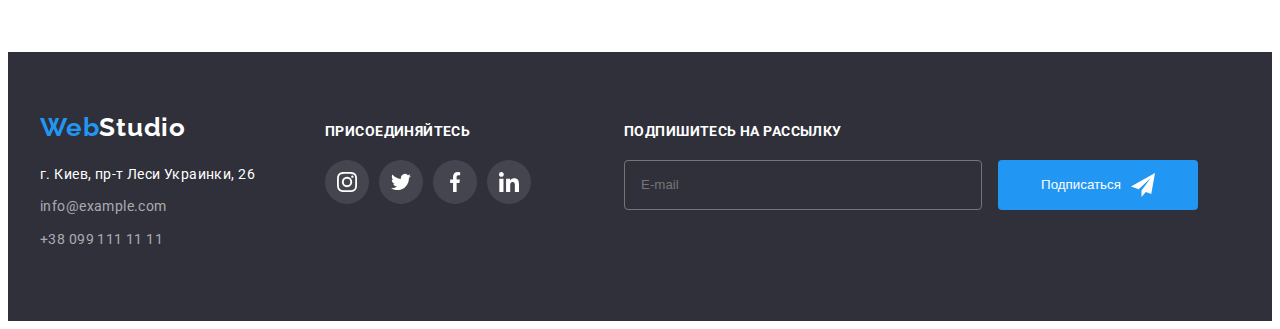
==== commit ed553a8d: "BEM-first page finished" ====
--- a/portfolio.html
+++ b/portfolio.html
@@ -174,28 +174,23 @@
     </main>
     <footer class="footer-page">
         <div class="container footer-page">
-            <ul>
-                <li></li>
-                <li></li>
-                <li></li>
-            </ul>
             <div>
-                <a href="./index.html" class="footer-prelogo"> Web<span class="footer-logo">Studio</span> 
+                <a href="./index.html" class="footer__prelogo"> Web<span class="footer__logo">Studio</span> 
                 </a>
             <!--Адрес расположения-->
             <address class="footer-adress">
-                <ul>
-                    <li class="footer-item">
+                <ul class="footer-nav">
+                    <li class="footer-nav__item">
                        <a href="https://www.google.com/maps/place/%D0%B1%D1%83%D0%BB%D1%8C%D0%B2%D0%B0%D1%80+%D0%9B%D0%B5%D1%81%D1%96+%D0%A3%D0%BA%D1%80%D0%B0%D1%97%D0%BD%D0%BA%D0%B8,+26,+%D0%9A%D0%B8%D1%97%D0%B2,+02000/@50.4265807,30.5361971,17z/data=!3m1!4b1!4m5!3m4!1s0x40d4cf0e033ecbe9:0x57a4dffefec77da0!8m2!3d50.4265807!4d30.5383858" target="blank" class="geolocation"> 
                         г. Киев, пр-т Леси Украинки, 26
                        </a>
                     </li>
-                    <li class="footer-item">
-                        <a href="mailto:info@example.com" class="footer-mail link"> info@example.com
+                    <li class="footer-nav__item">
+                        <a href="mailto:info@example.com" class="footer-nav__mail link"> info@example.com
                         </a>
                     </li>
-                    <li class="footer-item">
-                        <a href="tel:+380991111111" class="footer-tel link" >+38 099 111 11 11 
+                    <li class="footer-nav__item">
+                        <a href="tel:+380991111111" class="footer-nav__tel link" >+38 099 111 11 11 
                         </a>
                     </li> 
                 </ul>
@@ -204,30 +199,30 @@
         <div class="footer-social">
             <h2 class="footer-title">присоединяйтесь</h2>
            <ul class="footer-social-list">
-            <li class="footer-social-item">
-                <a href class="footer-social-button">
-                    <svg class="footer-button-icon" width="20px" height="20px">
+            <li class="footer-social-list__item">
+                <a href class="footer-social-list__button">
+                    <svg class="footer-social-list__icon" width="20px" height="20px">
                         <use href="./images/symbol-defs.svg#icon-instagram-2"></use> 
                     </svg>  
                 </a>                            
             </li>                            
-            <li class="footer-social-item">
-                <a href class="footer-social-button">
-                    <svg class="footer-button-icon" width="20px" height="20px">
+            <li class="footer-social-list__item">
+                <a href class="footer-social-list__button">
+                    <svg class="footer-social-list__icon" width="20px" height="20px">
                         <use href="./images/symbol-defs.svg#icon-twitter"></use> 
                     </svg>  
                 </a>
             </li>     
-            <li class="footer-social-item">
-               <a href class="footer-social-button">
-                <svg class="footer-button-icon" width="20px" height="20px">
+            <li class="footer-social-list__item">
+               <a href class="footer-social-list__button">
+                <svg class="footer-social-list__icon" width="20px" height="20px">
                     <use href="./images/symbol-defs.svg#icon-facebook"></use> 
                 </svg>   
                </a>
             </li>  
-            <li class="footer-social-item">
-                <a href class="footer-social-button">
-                    <svg class="footer-button-icon" width="20px" height="20px">
+            <li class="footer-social-list__item">
+                <a href class="footer-social-list__button">
+                    <svg class="footer-social-list__icon" width="20px" height="20px">
                         <use href="./images/symbol-defs.svg#icon-linkedin"></use> 
                     </svg>   
                 </a>  
@@ -236,10 +231,10 @@
         </div> 
         <form class="footer-mail-form">
             <h3 class="footer-title-form">Подпишитесь на рассылку</h3>
-            <input type="email" name="email" class="form-footer" placeholder="E-mail">
-            <button type="submit" class="button-footer">
+            <input type="email" name="email" class="footer__form" placeholder="E-mail">
+            <button type="submit" class="footer__button">
                 Подписаться
-                      <svg class="footer-icon" width="24px" height="24px">
+                      <svg class="footer__icon" width="24px" height="24px">
                           <use href="./images/symbol-defs.svg#icon-icon-send"></use>
                       </svg>                
             </button>       
--- a/css/styles.css
+++ b/css/styles.css
@@ -214,31 +214,6 @@
 
 /*button*/
 
-.modal {
-  position: absolute;
-  top: 50%;
-  left: 50%;
-  transform: translate(-50%,-50%);
-  width: 528px;
-  min-height: 581px;
-  background-color: var(--complementary-text-color);
-  border-radius: 4px;
-  padding: 40px;
-}
-.button-modal {
-  position: absolute;
-  display: flex;
-  align-items: center;
-  justify-content: center;
-  top: 8px;
-  right: 8px;
-  width: 30px;
-  height: 30px;
-  border: 1px solid rgba(0, 0, 0, 0.1);
-  border-radius: 50%;
-  background-color: transparent;
-  cursor: pointer;
-}
 
 .hero__btn {
   cursor: pointer;
@@ -750,7 +725,7 @@
   padding-top: 60px;
   padding-bottom: 60px;
 }
-.footer-prelogo {
+.footer__prelogo {
   color: #2196f3;
   text-decoration: none;
   
@@ -761,7 +736,7 @@
   letter-spacing: 0.03em;
 }
 
-.footer-logo {
+.footer__logo {
   color: #ffffff;
 
   font-family: 'Raleway';
@@ -790,10 +765,10 @@
   justify-content: center;
 }
 
-.footer-social-item:not(:last-child) {
+.footer-social-list__item:not(:last-child) {
     margin-right: 10px;
 }
-.footer-social-button {
+.footer-social-list__button {
     background: rgba(255, 255, 255, 0.1);
     width: 44px;
     height: 44px;
@@ -806,11 +781,11 @@
     transition-timing-function: cubic-bezier(0.4, 0, 0.2, 1);
   }
 
-.footer-button-icon {
+.footer-social-list__icon {
   fill: #FFFFFF;
 }
-.footer-social-button:hover,
-.footer-social-button:focus {
+.footer-social-list__button:hover,
+.footer-social-list__button:focus {
   background-color: #2196F3;
 }
 
@@ -835,7 +810,7 @@
   color: #FFFFFF;
   margin-bottom: 20px;
 }
-.form-footer {
+.footer__form {
   width: 358px;
   height: 50px;
   background-color: transparent;
@@ -844,7 +819,7 @@
   color: var(--complementary-text-color);
   padding: 15px 0 15px 16px;
 }
-.button-footer {
+.footer__button {
   display: inline-flex;
   align-items: center;
   justify-content: center;
@@ -857,16 +832,38 @@
   margin-left: 12px;
   cursor: pointer;
 }
-/*
-.footer-link {
-  display: flex;
+
+.footer__icon {
+margin-left: 10px;
+}
+
+
+/*Modal*/
+
+.modal {
+  position: absolute;
+  top: 50%;
+  left: 50%;
+  transform: translate(-50%,-50%);
+  width: 528px;
+  min-height: 581px;
+  background-color: var(--complementary-text-color);
+  border-radius: 4px;
+  padding: 40px;
+}
+.button__modal {
+  position: absolute;
+  display: flex;
+  align-items: center;
   justify-content: center;
-  align-items: center;
-  margin-left: 10px;
-}
-*/
-.footer-icon {
-margin-left: 10px;
+  top: 8px;
+  right: 8px;
+  width: 30px;
+  height: 30px;
+  border: 1px solid rgba(0, 0, 0, 0.1);
+  border-radius: 50%;
+  background-color: transparent;
+  cursor: pointer;
 }
 
 .modal-text {
@@ -884,8 +881,8 @@
   transition-duration: 250ms;
   transition-timing-function: cubic-bezier(0.4, 0, 0.2, 1);
 }
-.button-modal:hover .button-close,
-.button-modal:focus .button-close {
+.button__modal:hover .button-close,
+.button__modal:focus .button-close {
   fill: var(--accent-color);
 }
 
@@ -893,18 +890,8 @@
   position: relative;
   margin-bottom: 10px;
 }
-
-
-.icon-modal {
-  position: absolute;
-  left: 12px;
-  top: 50%;
-  transition-property: fill;
-  transition-duration: 250ms;
-  transition-timing-function: cubic-bezier(0.4, 0, 0.2, 1);
-}
   
-.name-modal {
+.form__name {
   font-family: 'Roboto';
   font-style: normal;
   font-weight: 400;
@@ -914,7 +901,17 @@
   display: block;
   color: rgba(117, 117, 117, 1);
 }
-.modal-input {
+
+.icon-modal {
+  position: absolute;
+  left: 12px;
+  top: 50%;
+  transition-property: fill;
+  transition-duration: 250ms;
+  transition-timing-function: cubic-bezier(0.4, 0, 0.2, 1);
+}
+
+.form__input {
   width: 100%;
   height: 40px;
   border-radius: 4px;
@@ -928,15 +925,15 @@
   transition-duration: 250ms;
   transition-timing-function: cubic-bezier(0.4, 0, 0.2, 1);
 }
-.modal-input:hover {
+.form__input:hover {
   border-color: var(--accent-color);
 }
 
-.modal-input:focus {
+.form__input:focus {
   border-color: var(--accent-color);
   outline: transparent;
 }
-.modal-input:hover+.icon-modal {
+.form__input:hover+.icon-modal {
   fill: var(--accent-color);
 }
 .modal-coments:hover {
@@ -970,11 +967,11 @@
   justify-content: center;
   align-items: center;
 }
-.inp-check {
+.modal-check__inp-check {
   appearance: none;
   position: absolute;
 }
-.mod-chec::after {
+.modal-check__mod-chec::after {
   content: '' ;
   display: inline-block;
   width: 16px;
@@ -983,10 +980,10 @@
   background-image: url("../images/check.jpg");
 }
   
-.inp-check:checked + .mod-chec::after{
+.modal-check__inp-check:checked + .modal-check__mod-chec::after{
    background-image: url("../images/icon-check.jpg");
 }
-.modal-consent {
+.modal-check__consent {
   display: inline-block;
   font-size: 14px;
   line-height: 1.71;
@@ -994,12 +991,12 @@
   color: #757575;
   margin-left: 8px;
 }
-.consent-link {
+.modal-check__consent-link {
   letter-spacing: 0.03em;
   text-decoration-line: underline;
   color: var(--accent-color);
 }
-.modal-button {
+.modal__button {
   cursor: pointer;
   font-weight: bold;
   font-size: 16px;
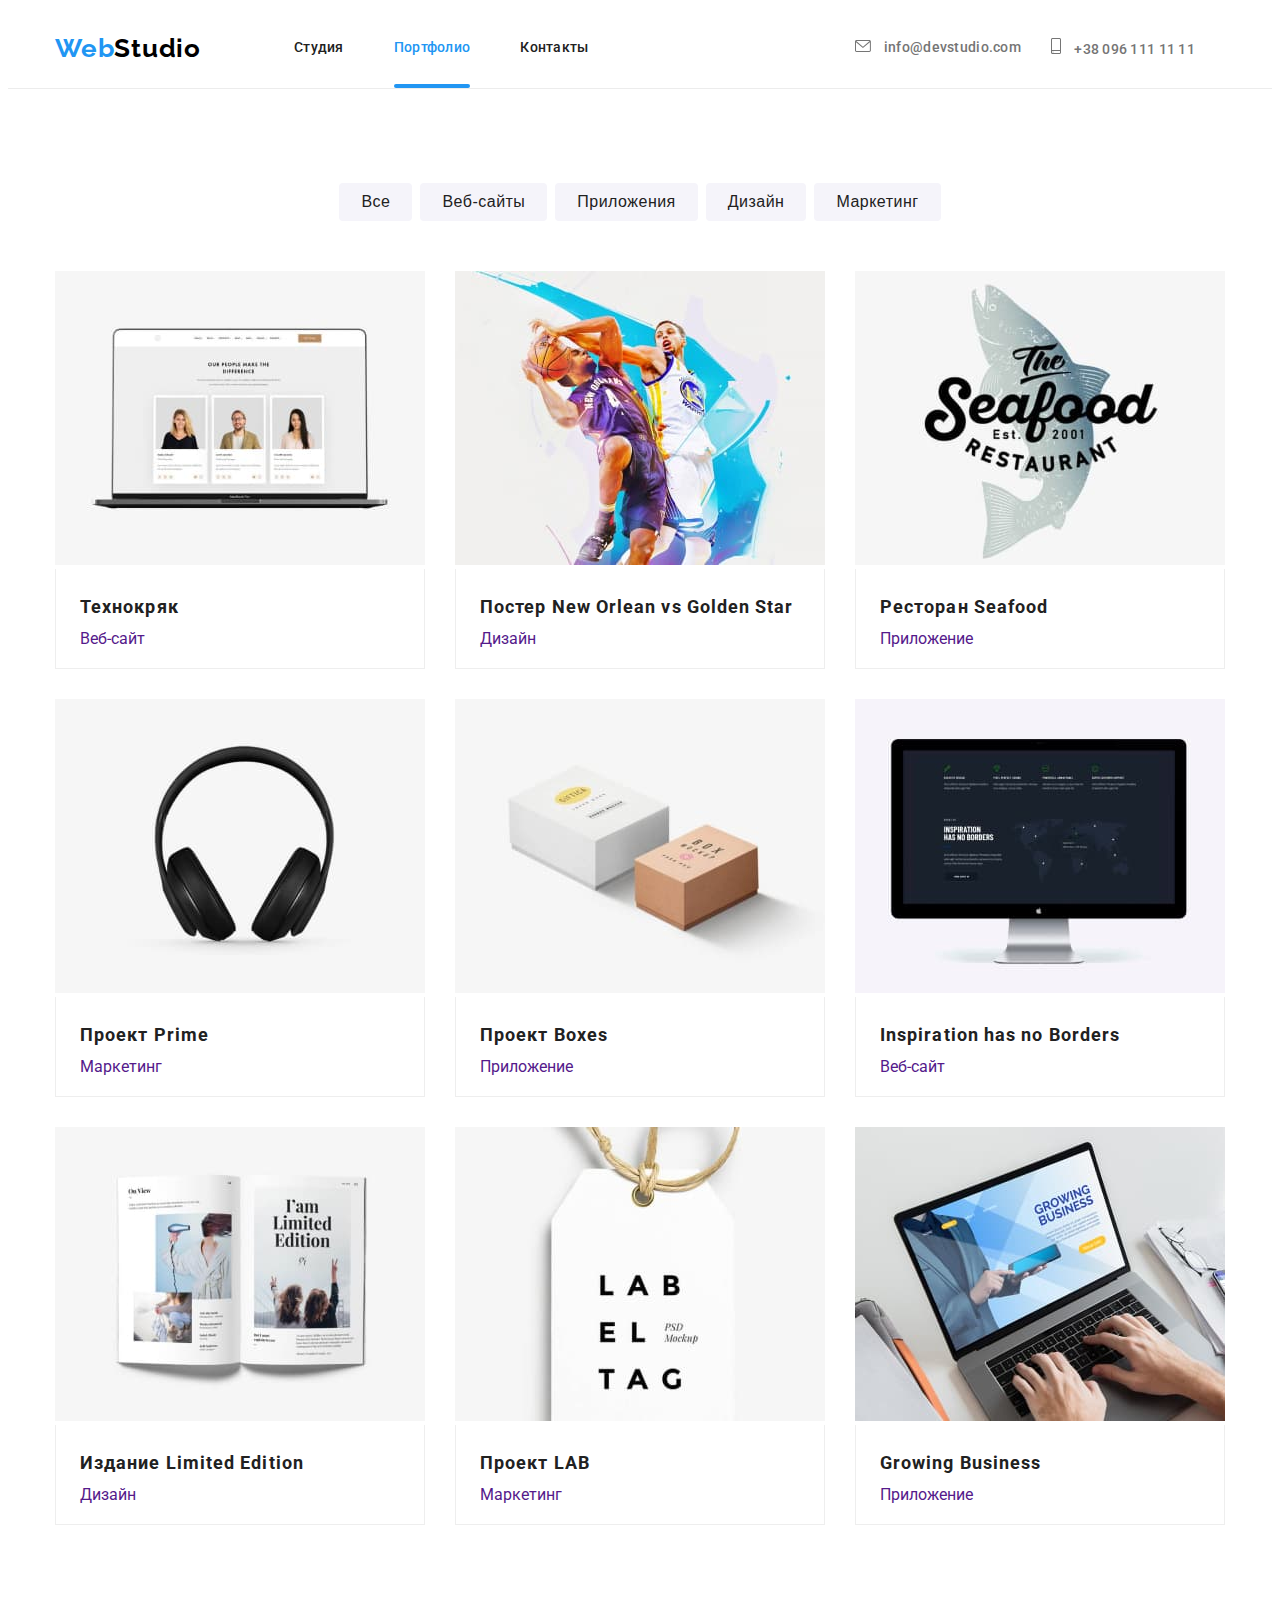
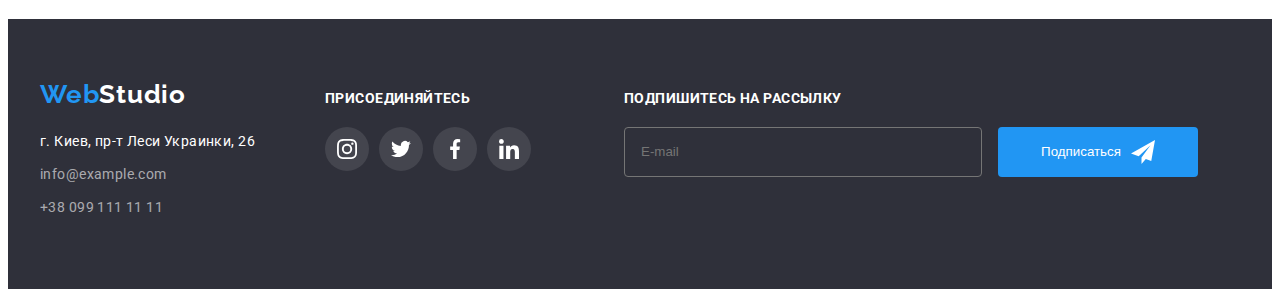
==== commit 698449b6: "bem-portfolio-main" ====
--- a/portfolio.html
+++ b/portfolio.html
@@ -52,119 +52,119 @@
                 <h1 class="visually-hidden">Наши работы</h1>
             <!--Фильтр кнопок-->
                 <ul class="filter-list">
-                    <li class="filter-item"><button class="control-btn" type="button">Все</button></li>
-                    <li class="filter-item"><button class="control-btn" type="button">Веб-сайты</button></li>
-                    <li class="filter-item"><button class="control-btn" type="button">Приложения</button></li>
-                    <li class="filter-item"><button class="control-btn" type="button">Дизайн</button></li>
-                    <li class="filter-item"><button class="control-btn" type="button">Маркетинг</button></li>        
+                    <li class="filter-list__item"><button class="filter-list__btn" type="button">Все</button></li>
+                    <li class="filter-list__item"><button class="filter-list__btn" type="button">Веб-сайты</button></li>
+                    <li class="filter-list__item"><button class="filter-list__btn" type="button">Приложения</button></li>
+                    <li class="filter-list__item"><button class="filter-list__btn" type="button">Дизайн</button></li>
+                    <li class="filter-list__item"><button class="filter-list__btn" type="button">Маркетинг</button></li>        
                 </ul>
             <!--<section class="about"> </section>-->
                 <ul class="about-list"> 
-                    <li class="about-item">
-                        <a href class="about-link link">
-                            <div class="card-about-list">
+                    <li class="about-list__item">
+                        <a href class="about-list__link link">
+                            <div class="about-list_card">
                                 <img src="./images/project-1.jpg" alt="анфас менеджеров" width="370" height="294" >
-                            <p class="text-about-list">Ресурс предлагает комплексные предложения с разным уровнем функционала и сервисов. Все это позволит посетителю получить исчерпывающие сведения о компании или частном лице.</p>
+                            <p class="card-about__text">Ресурс предлагает комплексные предложения с разным уровнем функционала и сервисов. Все это позволит посетителю получить исчерпывающие сведения о компании или частном лице.</p>
                             </div>
                             <div class="about-section">
-                                <h3 class="about-title">Технокряк</h3>
-                                <p class="about-pre-title">Веб-сайт</p>
+                                <h3 class="about-section__title">Технокряк</h3>
+                                <p class="about-section__pre-title">Веб-сайт</p>
                             </div>
                         </a>
                     </li>
-                        <li class="about-item"> 
-                            <a href="" class="about-link link">
-                                <div class="card-about-list">
+                        <li class="about-list__item"> 
+                            <a href="" class="about-list__link link">
+                                <div class="about-list_card">
                                     <img src="./images/project-2.jpg" alt="два баскетболиста с мячом" width="370" height="294" >
-                                    <p class="text-about-list">Ресурс предлагает комплексные предложения с разным уровнем функционала и сервисов. Все это позволит посетителю получить исчерпывающие сведения о компании или частном лице.</p>
+                                    <p class="card-about__text">Ресурс предлагает комплексные предложения с разным уровнем функционала и сервисов. Все это позволит посетителю получить исчерпывающие сведения о компании или частном лице.</p>
                                 </div>                                    
                                 <div class="about-section">     
-                                    <h3 class="about-title">Постер New Orlean vs Golden Star</h3>
-                                    <p class="about-pre-title">Дизайн</p>
+                                    <h3 class="about-section__title">Постер New Orlean vs Golden Star</h3>
+                                    <p class="about-section__pre-title">Дизайн</p>
                                 </div>  
                             </a>             
                         </li>
-                        <li class="about-item"> 
-                            <a href="" class="about-link link">
-                                <div class="card-about-list">
+                        <li class="about-list__item"> 
+                            <a href="" class="about-list__link link">
+                                <div class="about-list_card">
                                     <img src="./images/project-3.jpg" alt="логотип ресторана" width="370" height="294" >
-                                    <p class="text-about-list">Ресурс предлагает комплексные предложения с разным уровнем функционала и сервисов. Все это позволит посетителю получить исчерпывающие сведения о компании или частном лице.</p>
+                                    <p class="card-about__text">Ресурс предлагает комплексные предложения с разным уровнем функционала и сервисов. Все это позволит посетителю получить исчерпывающие сведения о компании или частном лице.</p>
                                 </div>                                
                                 <div class="about-section">
-                                    <h3 class="about-title">Ресторан Seafood</h3>
-                                    <p class="about-pre-title">Приложение</p>
+                                    <h3 class="about-section__title">Ресторан Seafood</h3>
+                                    <p class="about-section__pre-title">Приложение</p>
                                 </div>
                             </a>
                        </li>                
-                        <li class="about-item"> 
-                            <a href="" class="about-link link">
-                                <div class="card-about-list">
+                        <li class="about-list__item"> 
+                            <a href="" class="about-list__link link">
+                                <div class="about-list_card">
                                     <img src="./images/project-4.jpg" alt="наушники" width="370" height="294"  >                               
-                                    <p class="text-about-list">Ресурс предлагает комплексные предложения с разным уровнем функционала и сервисов. Все это позволит посетителю получить исчерпывающие сведения о компании или частном лице.</p>
+                                    <p class="card-about__text">Ресурс предлагает комплексные предложения с разным уровнем функционала и сервисов. Все это позволит посетителю получить исчерпывающие сведения о компании или частном лице.</p>
                                 </div>                                    
                                 <div class="about-section">
-                                    <h3 class="about-title">Проект Prime</h3>
-                                    <p class="about-pre-title">Маркетинг</p>
+                                    <h3 class="about-section__title">Проект Prime</h3>
+                                    <p class="about-section__pre-title">Маркетинг</p>
                                 </div>   
                             </a>                                                  
                         </li>
-                        <li class="about-item"> 
-                            <a href="" class="about-link link">
-                                <div class="card-about-list">
+                        <li class="about-list__item"> 
+                            <a href="" class="about-list__link link">
+                                <div class="about-list_card">
                                     <img src="./images/project-5.jpg" alt="две коробки" width="370"  height="294" >                                
-                                    <p class="text-about-list">Ресурс предлагает комплексные предложения с разным уровнем функционала и сервисов. Все это позволит посетителю получить исчерпывающие сведения о компании или частном лице.</p>
+                                    <p class="card-about__text">Ресурс предлагает комплексные предложения с разным уровнем функционала и сервисов. Все это позволит посетителю получить исчерпывающие сведения о компании или частном лице.</p>
                                 </div>                                   
                                 <div class="about-section">
-                                    <h3 class="about-title">Проект Boxes</h3>
-                                    <p class="about-pre-title">Приложение</p>
+                                    <h3 class="about-section__title">Проект Boxes</h3>
+                                    <p class="about-section__pre-title">Приложение</p>
                                 </div>
                             </a> 
                         </li>
-                        <li class="about-item">                             
-                            <a href="" class="about-link link">
-                                <div class="card-about-list">
+                        <li class="about-list__item">                             
+                            <a href="" class="about-list__link link">
+                                <div class="about-list_card">
                                     <img src="./images/project-6.jpg" alt="компьютер моноблок" width="370" height="294"  > 
-                                    <p class="text-about-list">Ресурс предлагает комплексные предложения с разным уровнем функционала и сервисов. Все это позволит посетителю получить исчерпывающие сведения о компании или частном лице.</p>
+                                    <p class="card-about__text">Ресурс предлагает комплексные предложения с разным уровнем функционала и сервисов. Все это позволит посетителю получить исчерпывающие сведения о компании или частном лице.</p>
                                 </div>                                
                                 <div class="about-section">
-                                    <h3 class="about-title">Inspiration has no Borders</h3>
-                                    <p class="about-pre-title">Веб-сайт</p>
+                                    <h3 class="about-section__title">Inspiration has no Borders</h3>
+                                    <p class="about-section__pre-title">Веб-сайт</p>
                                 </div> 
                             </a>   
                         </li>
-                    <li class="about-item"> 
-                        <a href="" class="about-link link">
-                            <div class="card-about-list">
+                    <li class="about-list__item"> 
+                        <a href="" class="about-list__link link">
+                            <div class="about-list_card">
                                 <img src="./images/project-7.jpg" alt="книга в развернутом виде" width="370" height="294"  >                             
-                                <p class="text-about-list">Ресурс предлагает комплексные предложения с разным уровнем функционала и сервисов. Все это позволит посетителю получить исчерпывающие сведения о компании или частном лице.</p>
+                                <p class="card-about__text">Ресурс предлагает комплексные предложения с разным уровнем функционала и сервисов. Все это позволит посетителю получить исчерпывающие сведения о компании или частном лице.</p>
                             </div>                              
                             <div class="about-section">
-                                <h3 class="about-title">Издание Limited Edition</h3>
-                                <p class="about-pre-title">Дизайн</p>  
+                                <h3 class="about-section__title">Издание Limited Edition</h3>
+                                <p class="about-section__pre-title">Дизайн</p>  
                             </div>
                         </a>
                     </li>
-                        <li class="about-item"> 
-                            <a href="" class="about-link link">
-                                <div class="card-about-list">
+                        <li class="about-list__item"> 
+                            <a href="" class="about-list__link link">
+                                <div class="about-list_card">
                                     <img src="./images/project-8.jpg" alt="ярлык с названием проекта" width="370" height="294"  >                                                                     
-                                    <p class="text-about-list">Ресурс предлагает комплексные предложения с разным уровнем функционала и сервисов. Все это позволит посетителю получить исчерпывающие сведения о компании или частном лице.</p>
+                                    <p class="card-about__text">Ресурс предлагает комплексные предложения с разным уровнем функционала и сервисов. Все это позволит посетителю получить исчерпывающие сведения о компании или частном лице.</p>
                                 </div>                                
                                 <div class="about-section">
-                                    <h3 class="about-title">Проект LAB</h3>
-                                    <p class="about-pre-title">Маркетинг</p> 
+                                    <h3 class="about-section__title">Проект LAB</h3>
+                                    <p class="about-section__pre-title">Маркетинг</p> 
                                 </div> 
                             </a>       
                         </li>
-                        <li class="about-item"> 
-                            <a href="" class="about-link link">
-                                <div class="card-about-list">
+                        <li class="about-list__item"> 
+                            <a href="" class="about-list__link link">
+                                <div class="about-list_card">
                                     <img src="./images/project-9.jpg" alt="руки печатают на ноутбуке" width="370" height="294"  >
-                                    <p class="text-about-list">Ресурс предлагает комплексные предложения с разным уровнем функционала и сервисов. Все это позволит посетителю получить исчерпывающие сведения о компании или частном лице.</p>
+                                    <p class="card-about__text">Ресурс предлагает комплексные предложения с разным уровнем функционала и сервисов. Все это позволит посетителю получить исчерпывающие сведения о компании или частном лице.</p>
                                 </div>                                
                                 <div class="about-section">
-                                    <h3 class="about-title">Growing Business</h3>
-                                    <p class="about-pre-title">Приложение</p>
+                                    <h3 class="about-section__title">Growing Business</h3>
+                                    <p class="about-section__pre-title">Приложение</p>
                                 </div> 
                             </a>         
                         </li>                  
--- a/css/styles.css
+++ b/css/styles.css
@@ -371,11 +371,11 @@
   justify-content: center;
 
 }
-.filter-item:not(:last-child) {
+.filter-list__item:not(:last-child) {
   margin-right: 8px;
 }
 
-.control-btn {
+.filter-list__btn {
   border: none;
   padding: 6px 22px;
   border-radius: 4px;
@@ -397,8 +397,8 @@
   transition-timing-function: cubic-bezier(0.4, 0, 0.2, 1);
 }
 
-.control-btn:hover,
-.control-btn:focus {
+.filter-list__btn:hover,
+.filter-list__btn:focus {
   color: white;
   background-color: #2196F3;
   box-shadow: 0px 3px 1px rgba(0, 0, 0, 0.1),
@@ -421,7 +421,7 @@
   /* identical to box height, or 188% */
   letter-spacing: 0.03em;
 }
-.about-title {
+.about-section__title {
   color: var(--primary-text-color);
   margin-bottom: 4px;
   
@@ -434,42 +434,40 @@
 
 
 
-.about-item  {
+.about-list__item  {
   margin-bottom:30px;
   margin-right: 30px;
 }
 
-.about-item:last-child(3) {
+.about-list__item:last-child(3) {
   margin-bottom: 30px;
 }
-.about-item:nth-child(3n){
+.about-list__item:nth-child(3n){
   margin-right: 0;
 }
-.about-item:nth-last-child(-n + 3) {
+.about-list__item:nth-last-child(-n + 3) {
   margin-bottom: 0;
 }
-.about-link:hover,
-.about-link:focus {
+.about-list__link:hover,
+.about-list__link:focus {
   display: block;
   box-shadow: 0px 1px 1px rgba(0, 0, 0, 0.12),
       0px 4px 4px rgba(0, 0, 0, 0.06),
       1px 4px 6px rgba(0, 0, 0, 0.16);
 }
-.about-link {
+.about-list__link {
   display: block;
   transition-property: box-shadow;
   transition-duration: 250ms;
   transition-timing-function: cubic-bezier(0.4, 0, 0.2, 1);
 }
 
-
-
-.card-about-list {
+.about-list_card {
   position: relative;
   overflow: hidden;
 }
 
-.text-about-list {
+.card-about__text {
   height: 100%;
   font-size: 18px;
   line-height: 1.55;
@@ -488,7 +486,7 @@
   transition-duration: 250ms;
   transition-timing-function: cubic-bezier(0.4, 0, 0.2, 1);
 }
-.about-item:hover .text-about-list {
+.about-list__item:hover .card-about__text {
   transform: translateY(0);
 }
 
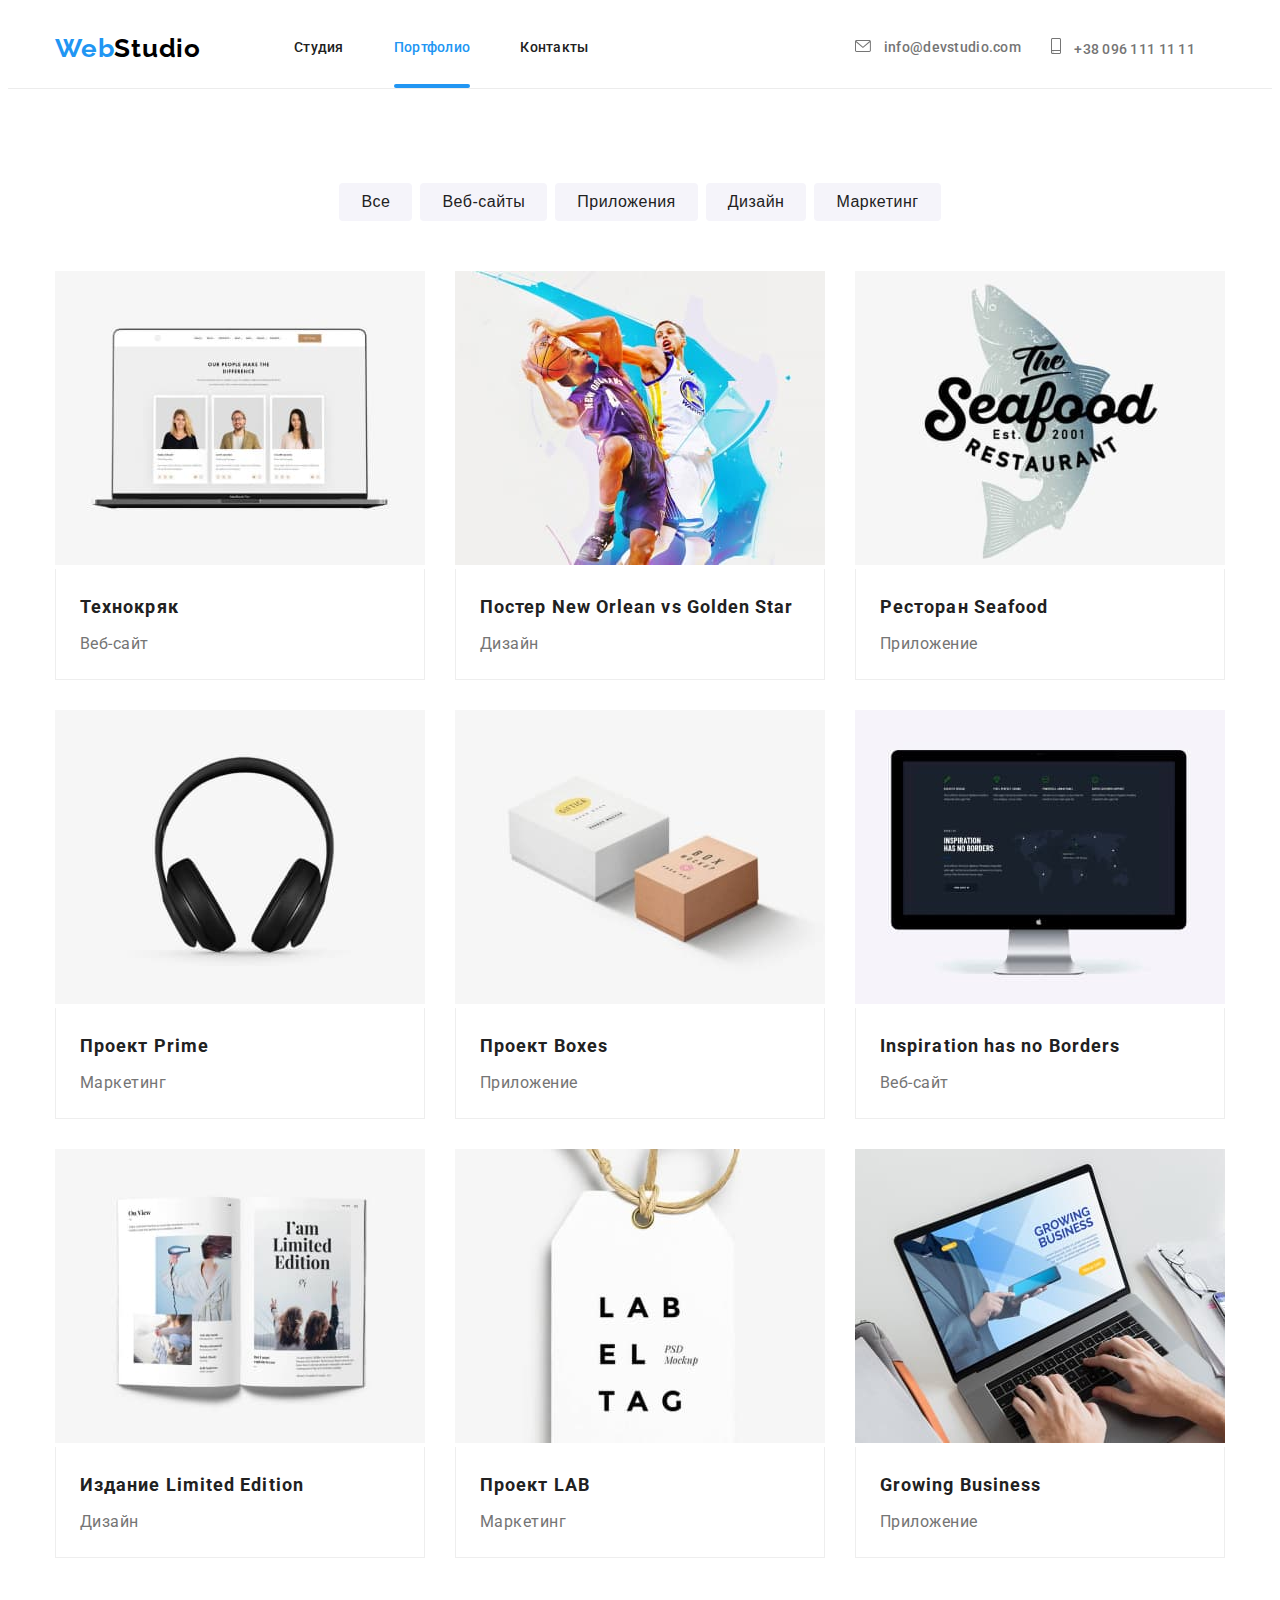
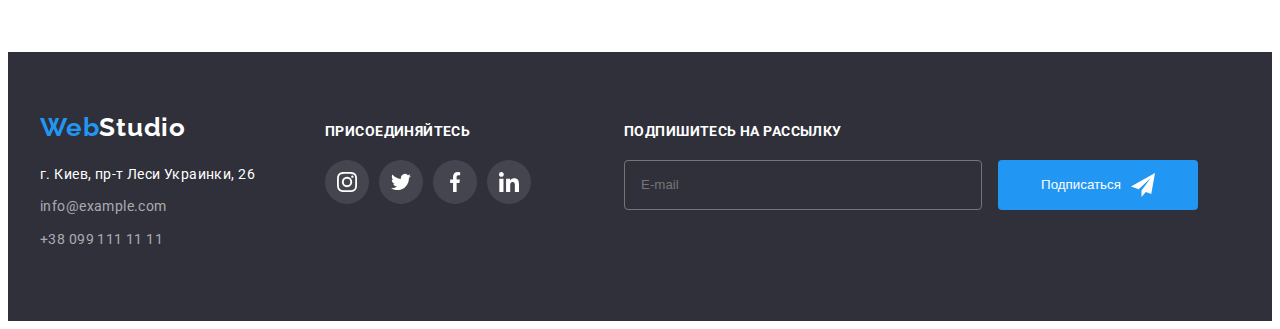
==== commit 15ba5a11: "saas" ====
--- a/portfolio.html
+++ b/portfolio.html
@@ -11,6 +11,7 @@
 <link href="https://fonts.googleapis.com/css2?family=Raleway:wght@700&family=Roboto:wght@400;500;700;900&display=swap" rel="stylesheet"/>
 <link rel="stylesheet" href="https://cdnjs.cloudflare.com/ajax/libs/modern-normalize/1.1.0/modern-normalize.min.css" integrity="sha512-wpPYUAdjBVSE4KJnH1VR1HeZfpl1ub8YT/NKx4PuQ5NmX2tKuGu6U/JRp5y+Y8XG2tV+wKQpNHVUX03MfMFn9Q==" crossorigin="anonymous" referrerpolicy="no-referrer"/>
 <link rel="stylesheet" href="./css/styles.css">
+<link rel="stylesheet" href="./css/main.min.css">
 </head>
 <body>
     <header class="header">
--- a/css/styles.css
+++ b/css/styles.css
@@ -1,1016 +1,30 @@
-:root {
-  --primary-text-color: #212121;
-  --title-text-color: #757575;
-  --complementary-text-color: #ffffff;
-  --accent-color: #2196f3;
-  --typical-gap: 10px;
-}
-html {
-  box-sizing: border-box;
-}
-*,
-*::before,
-*::after {
-  box-sizing: inherit;
-}
-
-.container {
-  width: 1200px;
-  padding-left: 15px;
-  padding-right: 15px;
-  margin: 0 auto;
-}
-
-p,
-h1,
-h2, 
-h3, 
-h4, 
-h5, 
-h6 {
-  margin: 0;
-  padding: 0;
-}
-ul,
-ol {
-  margin: 0;
-  padding-left: 0;
-}
-
-body {
-  font-family: 'Roboto', 'sans-serif';
-}
-ul {
-  list-style: none;
-}
-
-.link {
-  text-decoration: none;
-  transition-property: color;
-  transition-duration: 250ms;
-  transition-timing-function: cubic-bezier(0.4, 0, 0.2, 1);
-}
-/*header*/
-.header {
-  border-bottom: 1px solid #ECECEC;
-}
-.main-header {
-  display: flex;
-  align-items: center;  
-}
-/*logo*/
-
-.header__prelogo {
-  color: #2196f3;
-
-  font-family: 'Raleway';
-  font-weight: 700;
-  font-size: 26px;
-  line-height: 1.19;
-  letter-spacing: 0.03em;
-  text-decoration: none;
-}
-
-.header__logo {
-  color: #000000;
-  font-family: 'Raleway';
-  font-weight: 700;
-  font-size: 26px;
-  line-height: 1.19;
-  letter-spacing: 0.03em;
-}
-
-/*menu navigation */
-
-.menu-list {
-  display: flex;
-  margin-left: 93px;
-}
-
-.menu-list__item:not(:last-child) {
-  margin-right: 50px;
-}
-
-a.menu-list__link.link { 
-  padding: 32px 0;
-  color: var(--primary-text-color);
-  display: block;
-  font-weight: 500;
-  font-size: 14px;
-  line-height: 1.14;
-  letter-spacing: 0.02em;
-  position: relative;
-}
-a.menu-list__link.current.link {
-  color: var(--accent-color);
-}
-
-a.menu-list__link.link:hover,
-a.menu-list__link.link:focus,
-a.contact-list__link.link:hover,
-a.contact-list__link.link:focus {
-  color: var(--accent-color);
-}
-
-.current::after {
-  content: "";
-  position: absolute;
-  left: 0;
-  bottom: 0px;
-  width: 100%;
-  height: 4px;
-  background-color: var(--accent-color);
-  border-radius: 2px;
-}
-/*contact info*/
-
-.contact-list {
-  display: flex;
-  margin-left: auto;
-  align-items: center;
-  color: var(--title-text-color);
-  font-weight: 500;
-  font-size: 14px;
-  line-height: 1.14;
-  letter-spacing: 0.02em;
-}
-
-.contact-list__item {
-  margin-right: 30px;  
-}
-
-.contact-list__item:focus,
-.contact-list__item:hover {
-  color: #2196f3;
-}
-
-.contact-list__link {
-  font-family: Roboto;
-  font-weight: 500;
-  font-size: 14px;
-  line-height: 1.14;
-  color: var(--title-text-color);
-  transition-property: сolor;
-  transition-duration: 250ms;
-  transition-timing-function: cubic-bezier(0.4, 0, 0.2, 1);
-}
-
-.contact-list__icon {
-  margin-right: 10px;
-  border: 0;
-  padding: 0;
-  fill: currentColor;
-}
 
 
-/*h1-portfolio*/
 
-.visually-hidden {
-  position: absolute;
-  white-space: nowrap;
-  width: 1px;
-  height: 1px;
-  overflow: hidden;
-  border: 0;
-  padding: 0;
-  clip: rect(0 0 0 0);
-  -webkit-clip-path: inset(50%);
-  clip-path: inset(50%);
-  margin: -1px;
-}
-
-/*hero*/
-
-.hero {
-  max-width: 1600px;
-  height: 600px;
-  margin-left: auto;
-  margin-right: auto;
-  background-image: linear-gradient(
-    rgba(47, 48, 58, 0.4),
-    rgba(47, 48, 58, 0.4)
-  ), 
-  url(../images/hero.jpg);
-  background-repeat: no-repeat;
-  background-size: cover;
-  background-position: center;
-  background-color: #000000;
-  padding-top:200px;
-  padding-bottom: 200px;
-  text-align: center;
-  }
-
-.hero__title {
-  margin-bottom: 30px;
-  color: var(--complementary-text-color);
-  text-align: center;
-  font-weight: 900;
-  font-size: 44px;
-  line-height: 1.36;
-  /* or 136% */
-  letter-spacing: 0.06em;
-  text-transform: uppercase;
-}
-
-/*button*/
+/*Страница Портфолио*/
 
 
-.hero__btn {
-  cursor: pointer;
-  color: var(--complementary-text-color);
-  background-color: var(--accent-color);
-  font-size: 16px;
-  line-height: 1.87;
-  letter-spacing: 0.06em;
-  border-radius: 4px;
-  border: transparent;
-  padding-top: 10px;
-  padding-bottom: 10px;
-  padding-left: 32px;
-  padding-right: 32px;
-  width: 200px;
-  height: 50px;
-  transition-property: background-color;
-  transition-duration: 250ms;
-  transition-timing-function: cubic-bezier(0.4, 0, 0.2, 1);
-}
-.is-hidden {
-  opacity: 0;
-  pointer-events: none;
-  visibility: hidden;
-}
-.backdrop {
-  width: 100%;
-  height: 100%;
-  top: 0;
-  position: absolute;
-  position: fixed;
-  background-color: rgba(0, 0, 0, 0.2);
-  transition: opacity 250ms, visibility 250ms;
-}
 
-.hero__btn:hover,
-.hero__btn:focus {
-  color: var(--complementary-text-color);
-  background-color: #188CE8;
-}
+/*Разделы работ*/
 
 
 
 
-/*Text*/
-
-.text {
-  padding: 94px 0  94px;
-}
-
-.text-list {
-  display: flex;
-  align-items: center;
-}
-
-.text-list__item:not(:last-child) {
-  margin-right: 30px; 
-}
-
-.text-list__peculiarities {
-  display: flex;
-  align-items: center;
-  justify-content: center;
-  width: 270px;
-  height: 120px;
-  margin-bottom: 30px;
-  background-color: #F5F4FA;
-  border-radius: 4px;
-  margin-right: 10px;
-  fill: var(--primary-text-color);
-}
-
-.text-list__peculiarities-icon {
-  fill: currentColor;
-  width: 70px;
-  height: 70px;
-}
-
-.text-list__heading {
-  margin-bottom: var(--typical-gap);
-  color: var(--primary-text-color);
-  
-  font-weight: 700;
-  font-size: 14px;
-  line-height: 1.14;
-  letter-spacing: 0.03em;
-  text-transform: uppercase;
-}
-
-.text-list__after-heading {
-  color: var(--title-text-color);
-
-  font-size: 14px;
-  line-height: 1.71;
-  /* or 171% */
-  letter-spacing: 0.03em;
-}
-/*features*/
-
-.features {
-  padding-bottom: 94px ;
-}
-
-.features-title {
-  color: var(--primary-text-color);
-  margin-bottom: 50px;
-  font-weight: 700;
-  font-size: 36px;
-  line-height: 1.16;
-  text-align: center;
-  letter-spacing: 0.03em;
-}
-
-.features-list {
-  display: flex;
-  justify-content: space-between;
-}
-
-.features-list__item:not(:last-child) {
-  margin-right: 30px; 
-}
-.features-list__item {
-  position: relative;
-}
-
-.features-list__text {
-  position: absolute;
-  width: 100%;
-  height: 70px;
-  display: block;
-  left: 0;
-  bottom: 0;
-  padding-top: 27px;
-  padding-bottom: 27px;
-  color: var(--complementary-text-color);
-  font-size: 14px;
-  line-height: 1.14;
-  text-align: center;
-  letter-spacing: 0.03em;
-  text-transform: uppercase;
-  background-color: rgba(47, 48, 58, 0.8);
-}
-
-/*Страница Портфолио*/
-
-/*Фильтр кнопок*/
-.filter {
-  padding: 94px 0;
-}
-
-.filter-list {
-  margin-bottom: 50px;
-  display: flex;
-  margin-left: auto;
-  justify-content: center;
-
-}
-.filter-list__item:not(:last-child) {
-  margin-right: 8px;
-}
-
-.filter-list__btn {
-  border: none;
-  padding: 6px 22px;
-  border-radius: 4px;
-  min-width: 73px;
-  cursor: pointer;
-
-  background-color: #f5f4fa;
-  color: var(--primary-text-color);
-
-  font-style: normal;
-  font-weight: 500;
-  font-size: 16px;
-  line-height: 1.62;
-  text-align: center;
-  letter-spacing: 0.03em;
-
-  transition-property: color,background-color, box-shadow;
-  transition-duration: 250ms;
-  transition-timing-function: cubic-bezier(0.4, 0, 0.2, 1);
-}
-
-.filter-list__btn:hover,
-.filter-list__btn:focus {
-  color: white;
-  background-color: #2196F3;
-  box-shadow: 0px 3px 1px rgba(0, 0, 0, 0.1),
-            0px 1px 2px rgba(0, 0, 0, 0.08), 
-            0px 2px 2px rgba(0, 0, 0, 0.12);
-}
-
-
-/*Разделы работ*/
-
-.about-list {
-  display: flex;
-  flex-wrap: wrap;
-}
-
-.about-pre-title {
-  color: var(--title-text-color);
-  font-size: 16px; 
-  line-height: 1.87;
-  /* identical to box height, or 188% */
-  letter-spacing: 0.03em;
-}
-.about-section__title {
-  color: var(--primary-text-color);
-  margin-bottom: 4px;
-  
-  font-weight: 700;
-  font-size: 18px;
-  line-height: 2;
-  /* identical to box height, or 200% */
-  letter-spacing: 0.06em;
-}
+/*Наша команда*/
 
 
 
-.about-list__item  {
-  margin-bottom:30px;
-  margin-right: 30px;
-}
 
-.about-list__item:last-child(3) {
-  margin-bottom: 30px;
-}
-.about-list__item:nth-child(3n){
-  margin-right: 0;
-}
-.about-list__item:nth-last-child(-n + 3) {
-  margin-bottom: 0;
-}
-.about-list__link:hover,
-.about-list__link:focus {
-  display: block;
-  box-shadow: 0px 1px 1px rgba(0, 0, 0, 0.12),
-      0px 4px 4px rgba(0, 0, 0, 0.06),
-      1px 4px 6px rgba(0, 0, 0, 0.16);
-}
-.about-list__link {
-  display: block;
-  transition-property: box-shadow;
-  transition-duration: 250ms;
-  transition-timing-function: cubic-bezier(0.4, 0, 0.2, 1);
-}
-
-.about-list_card {
-  position: relative;
-  overflow: hidden;
-}
-
-.card-about__text {
-  height: 100%;
-  font-size: 18px;
-  line-height: 1.55;
-  letter-spacing: 0.03em;
-  position: absolute;
-  top: 0;
-  background-color: rgba(33, 150, 243, 0.9);
-  color: var(--complementary-text-color);
-  padding-top: 63px;
-  padding-bottom: 63px;
-  padding-left: 24px;
-  padding-right: 24px;
-
-  transform: translatey(100%);
-  transition-property: transform;
-  transition-duration: 250ms;
-  transition-timing-function: cubic-bezier(0.4, 0, 0.2, 1);
-}
-.about-list__item:hover .card-about__text {
-  transform: translateY(0);
-}
-
-.about-section {
-  padding: 20px 24px;
-  border-left: 1px solid #EEEEEE;
-  border-right: 1px solid #EEEEEE;
-  border-bottom: 1px solid #EEEEEE;
-}
+/*Client potfolio*/
 
 
-/*Наша команда*/
-
-.work {
-  padding-top: 94px ;
-  padding-bottom: 94px;
-  background-color: #F5F4FA;
-}
-
-.work-title {
-  margin-bottom: 50px;
-
-  font-weight: 700;
-  font-size: 36px;
-  line-height: 1.16;
-  text-align: center;
-  letter-spacing: 0.03em;
-}
-
-.work-list {
-  display: flex;
-  justify-content: space-between;
-}
-
-.work-list__item {
-  display: block;
-  filter: drop-shadow(0px 4px 4px 
-          rgba(0, 0, 0, 0.25));
-  text-align: center;
-  width: 270px;
-  margin: 0 0 0;
-}
-
-.work-list__item:not(:last-child) {
-  margin-right: 30px;
-}
-
-.work-list__headins {
-  background: #FFFFFF;
-  box-shadow: 0px 1px 3px rgba(0, 0, 0, 0.12), 
-              0px 1px 1px rgba(0, 0, 0, 0.14), 
-              0px 2px 1px rgba(0, 0, 0, 0.2);
-  border-radius: 0px 0px 4px 4px;
+/*Footer*/
 
 
-  border: none;
-  padding-top: 30px;
-  background-color: var(--complementary-text-color);
-  padding-bottom: 30px;
-}
-
-.work-list__heading {
-  margin-bottom: 10px;
-  margin-bottom: var(--typical-gap);
-  color: var(--primary-text-color);
-  font-weight: 500;
-  font-size: 16px;
-  line-height: 1.18;
-  /* identical to box height */
-  letter-spacing: 0.03em;
-}
-
-.work-list__after-heading {
-  color: var(--title-text-color);
-  font-size: 16px;
-  line-height: 19px;
-  /* identical to box height */
-  text-align: center;
-  letter-spacing: 0.03em;
-}
-
-.social-list {
-  margin-top: 16px;
-  display: flex;
-  justify-content: center;
-}
-
-.social-list__item {
-  box-sizing: border-box;
-  color: #AFB1B8;
-}
-
-.social-list__link:hover,
-.ssocial-list__link:focus {
-  background-color: #2196f3;
-  fill: white;
-}
-
-.social-list__link {
-  fill: #AFB1B8;
-  display: flex;
-  justify-content: center;
-  align-items: center;
-  width: 44px;
-  height: 44px;
-  border-radius: 50%;
-  transition-property: background-color;
-  transition-duration: 250ms;
-  transition-timing-function: cubic-bezier(0.4, 0, 0.2, 1);
-}
-.social-list__item:not(:last-child) {
-  margin-right: 10px;
-}
-
-.social-list__icon {
-color: currentColor;
-transition-property: fill;
-transition-duration: 250ms;
-transition-timing-function: cubic-bezier(0.4, 0, 0.2, 1);
-}
-/*Client potfolio*/
-
-.customers {
-  padding-top: 94px;
-  padding-bottom: 94px;
-  justify-content: center;
-}
-
-.customers-title {
-  font-size: 36px;
-  line-height: 1.16;
-  text-align: center;
-  letter-spacing: 0.03em;
-  margin-bottom: 50px;
-  color: #212121;
-}
-
-.customers-list__item:not(:last-child) {
-  margin-right: 30px;
-} 
-
-.customers-list {
-  display: flex;
-  justify-content: center;
-}
-.customers-list__link {
-    color: #AFB1B8;
-    display: flex;
-    align-items: center;
-    justify-content: center;
-    width: 170px;
-    height: 92px;
-    border-radius: 4px;
-    border: 1px solid #AFB1B8;
-    transition-property: color, border;
-    transition-duration: 250ms;
-    transition-timing-function: cubic-bezier(0.4, 0, 0.2, 1);
-}
-.customers-list__link:hover,
-.customers-list__link:focus {
-  color: #2196F3;
-  border: 1px solid #2196F3;
-}
-
-.customers-list__img {
-  width: 106px;
-  height: 60px;
-  fill: currentColor;
-}
-/*Footer*/
-
-.footer-page {
-  background-color: #2F303A;
-  padding-top: 60px;
-  padding-bottom: 60px;
-}
-.container.footer-page {
-  display: flex;
-  align-items: baseline;
-  padding: 0;
-}
-/*Footer adress*/
-
-
-.footer-adress {
-  margin-top: 20px;
-  color: #ffffff;
-  font-style: normal;
-  font-weight: 400;
-  font-size: 14px;
-  line-height: 1.71;
-  letter-spacing: 0.03em;
-  font-style: normal;
-  font-weight: 400;
-  font-size: 14px;
-  line-height: 1.71;
-  letter-spacing: 0.03em;
-}
-
-.footer-nav__item {
-margin-bottom: 9px;
-}
-
-.footer-nav__mail:hover,
-.footer-nav__tel:hover, 
-.footer-nav__mail:focus,
-.footer-nav__tel:focus {
-color: #188CE8;
-}
-
-.geolocation {
-font-family: Roboto;
-font-style: normal;
-font-weight: normal;
-color: var(--footer-logo-color);
-font-size: 14px;
-line-height: 1.71;
-letter-spacing: 0.03em;
-text-decoration: none;
-}
-
-.footer-nav__mail,
-.footer-nav__tel {
-color: rgba(255, 255, 255, 0.6);
-font-size: 14px;
-line-height: 1.71;
-/* or 171% */
-letter-spacing: 0.03em;
-}
-
-/*Footer logo*/
-
-.footer-info {
-  padding-top: 60px;
-  padding-bottom: 60px;
-}
-.footer__prelogo {
-  color: #2196f3;
-  text-decoration: none;
-  
-  font-family: 'Raleway';
-  font-weight: 700;
-  font-size: 26px;
-  line-height: 1.19;
-  letter-spacing: 0.03em;
-}
-
-.footer__logo {
-  color: #ffffff;
-
-  font-family: 'Raleway';
-  font-weight: 700;
-  font-size: 26px;
-  line-height: 1.19;
-  letter-spacing: 0.03em;
-}
-
-
-
-.footer-social {
-  margin-left: 70px;
-}
-
-.footer-title {
-  font-size: 14px;
-  line-height: 1.14;
-  letter-spacing: 0.03em;
-  text-transform: uppercase;
-  color: #FFFFFF;
-  margin-bottom: 20px;
-}
-.footer-social-list {
-  display: flex;
-  justify-content: center;
-}
-
-.footer-social-list__item:not(:last-child) {
-    margin-right: 10px;
-}
-.footer-social-list__button {
-    background: rgba(255, 255, 255, 0.1);
-    width: 44px;
-    height: 44px;
-    border-radius: 50%;
-    display: flex;
-    align-items: center;
-    justify-content: center;
-    transition-property: background-color;
-    transition-duration: 250ms;
-    transition-timing-function: cubic-bezier(0.4, 0, 0.2, 1);
-  }
-
-.footer-social-list__icon {
-  fill: #FFFFFF;
-}
-.footer-social-list__button:hover,
-.footer-social-list__button:focus {
-  background-color: #2196F3;
-}
-
-
-.footer-info {
-  margin-right: 70px;
-}
-
-.footer-button-icon:nth-last-child(4) {
-  margin-right: 10px;
-}
-
-.footer-mail-form {
-  margin-left: 93px;
-}
-
-.footer-title-form {
-  font-size: 14px;
-  line-height: 1.14;
-  letter-spacing: 0.03em;
-  text-transform: uppercase;
-  color: #FFFFFF;
-  margin-bottom: 20px;
-}
-.footer__form {
-  width: 358px;
-  height: 50px;
-  background-color: transparent;
-  border: 1px solid var(--title-text-color);
-  border-radius: 4px;
-  color: var(--complementary-text-color);
-  padding: 15px 0 15px 16px;
-}
-.footer__button {
-  display: inline-flex;
-  align-items: center;
-  justify-content: center;
-  width: 200px;
-  height: 50px;
-  background-color: var(--accent-color);
-  color: var(--complementary-text-color);
-  border: transparent;
-  border-radius: 4px;
-  margin-left: 12px;
-  cursor: pointer;
-}
-
-.footer__icon {
-margin-left: 10px;
-}
 
 
 /*Modal*/
 
-.modal {
-  position: absolute;
-  top: 50%;
-  left: 50%;
-  transform: translate(-50%,-50%);
-  width: 528px;
-  min-height: 581px;
-  background-color: var(--complementary-text-color);
-  border-radius: 4px;
-  padding: 40px;
-}
-.button__modal {
-  position: absolute;
-  display: flex;
-  align-items: center;
-  justify-content: center;
-  top: 8px;
-  right: 8px;
-  width: 30px;
-  height: 30px;
-  border: 1px solid rgba(0, 0, 0, 0.1);
-  border-radius: 50%;
-  background-color: transparent;
-  cursor: pointer;
-}
-
-.modal-text {
-  color: var(--primary-text-color);
-  justify-content: center;
-  font-size: 20px;
-  text-align: center;
-  margin-bottom: 12px;
-}
-.button-close {
-  fill: var(--primary-text-color);
-  width: 11px;
-  height: 11px;
-  transition-property: fill;
-  transition-duration: 250ms;
-  transition-timing-function: cubic-bezier(0.4, 0, 0.2, 1);
-}
-.button__modal:hover .button-close,
-.button__modal:focus .button-close {
-  fill: var(--accent-color);
-}
-
-.form {
-  position: relative;
-  margin-bottom: 10px;
-}
-  
-.form__name {
-  font-family: 'Roboto';
-  font-style: normal;
-  font-weight: 400;
-  font-size: 12px;
-  line-height: 1.16;
-  letter-spacing: 0.01em;
-  display: block;
-  color: rgba(117, 117, 117, 1);
-}
-
-.icon-modal {
-  position: absolute;
-  left: 12px;
-  top: 50%;
-  transition-property: fill;
-  transition-duration: 250ms;
-  transition-timing-function: cubic-bezier(0.4, 0, 0.2, 1);
-}
-
-.form__input {
-  width: 100%;
-  height: 40px;
-  border-radius: 4px;
-  border: 1px solid rgba(33, 33, 33, 0.2);
-  background-color: transparent;
-  position: relative;
-  cursor: pointer;
-  padding-left: 38px;
-  margin-top: 4px;
-  transition-property: border-color;
-  transition-duration: 250ms;
-  transition-timing-function: cubic-bezier(0.4, 0, 0.2, 1);
-}
-.form__input:hover {
-  border-color: var(--accent-color);
-}
-
-.form__input:focus {
-  border-color: var(--accent-color);
-  outline: transparent;
-}
-.form__input:hover+.icon-modal {
-  fill: var(--accent-color);
-}
-.modal-coments:hover {
-  border-color: var(--accent-color);
-}
-.modal-coments:focus {
-  border-color: var(--accent-color);
-  outline: transparent;
-}
-.modal-coments {
-  display: block;
-  width: 100%;
-  height: 120px;
-  border-radius: 4px;
-  border: 1px solid rgba(33, 33, 33, 0.2);
-  background-color: transparent;
-  cursor: pointer;
-  margin-top: 4px;
-  padding-top: 12px;
-  padding-bottom: 12px;
-  padding-left: 16px;
-  padding-right: 16px;
-  resize: none;
-  transition-property: border-color;
-  transition-duration: 250ms;
-  transition-timing-function: cubic-bezier(0.4, 0, 0.2, 1);
-}
-.modal-check {
-  padding-left: 12px;
-  display: flex;
-  justify-content: center;
-  align-items: center;
-}
-.modal-check__inp-check {
-  appearance: none;
-  position: absolute;
-}
-.modal-check__mod-chec::after {
-  content: '' ;
-  display: inline-block;
-  width: 16px;
-  height: 15px;
-  background-origin: border-box;
-  background-image: url("../images/check.jpg");
-}
-  
-.modal-check__inp-check:checked + .modal-check__mod-chec::after{
-   background-image: url("../images/icon-check.jpg");
-}
-.modal-check__consent {
-  display: inline-block;
-  font-size: 14px;
-  line-height: 1.71;
-  letter-spacing: 0.03em;
-  color: #757575;
-  margin-left: 8px;
-}
-.modal-check__consent-link {
-  letter-spacing: 0.03em;
-  text-decoration-line: underline;
-  color: var(--accent-color);
-}
-.modal__button {
-  cursor: pointer;
-  font-weight: bold;
-  font-size: 16px;
-  text-align: center;
-  line-height: 1.88;
-  letter-spacing: 0.06em;
-  border: none;
-  border-radius: 4px;
-  min-width: 200px;
-  min-height: 50px;
-  margin: auto;
-  margin-top: 20px;
-  color: var(--complementary-text-color);
-  background: var(--accent-color);
-  display: block;
-}
 
 /*Основной цвет тексте #212121*/
 /*Вторичный цвет текста #757575*/
--- a/css/main.min.css
+++ b/css/main.min.css
@@ -0,0 +1 @@
+p,h1,h2,h3,h4,h5,h6{margin:0;padding:0}ul,ol{margin:0;padding-left:0}:root{--primary-text-color: #212121;--title-text-color: #757575;--complementary-text-color: #ffffff;--accent-color: #2196f3;--typical-gap: 10px}html{-webkit-box-sizing:border-box;box-sizing:border-box}*,*::before,*::after{-webkit-box-sizing:inherit;box-sizing:inherit}ul{list-style:none}.link{text-decoration:none;-webkit-transition-property:color;transition-property:color;-webkit-transition-duration:250ms;transition-duration:250ms;-webkit-transition-timing-function:cubic-bezier(0.4, 0, 0.2, 1);transition-timing-function:cubic-bezier(0.4, 0, 0.2, 1)}.container{width:1200px;padding-left:15px;padding-right:15px;margin:0 auto}.menu-list{display:-webkit-box;display:-ms-flexbox;display:flex;margin-left:93px}.menu-list__item:not(:last-child){margin-right:50px}.menu-list__link{color:var(--primary-text-color);font-weight:500;font-size:14px;line-height:1.14;letter-spacing:.02em;position:relative;padding:32px 0;display:block}.menu-list__link.current{color:var(--accent-color)}.menu-list__link:hover,.menu-list__link:focus,.contact-list__link:hover,.contact-list__link:focus{color:var(--accent-color)}.current::after{content:"";position:absolute;left:0;bottom:0px;width:100%;height:4px;background-color:var(--accent-color);border-radius:2px}.visually-hidden{position:absolute;white-space:nowrap;width:1px;height:1px;overflow:hidden;border:0;padding:0;clip:rect(0 0 0 0);-webkit-clip-path:inset(50%);clip-path:inset(50%);margin:-1px}.header{border-bottom:1px solid #ececec}.main-header{display:-webkit-box;display:-ms-flexbox;display:flex;-webkit-box-align:center;-ms-flex-align:center;align-items:center}.header__prelogo{color:#2196f3;font-family:"Raleway";font-weight:700;font-size:26px;line-height:1.19;letter-spacing:.03em;text-decoration:none}.header__logo{color:#000;font-family:"Raleway";font-weight:700;font-size:26px;line-height:1.19;letter-spacing:.03em}.contact-list{display:-webkit-box;display:-ms-flexbox;display:flex;margin-left:auto;-webkit-box-align:center;-ms-flex-align:center;align-items:center;color:var(--title-text-color);font-weight:500;font-size:14px;line-height:1.14;letter-spacing:.02em}.contact-list__item{margin-right:30px}.contact-list__item:focus,.contact-list__item:hover{color:#2196f3}.contact-list__link{font-family:Roboto;font-weight:500;font-size:14px;line-height:1.14;color:var(--title-text-color);-webkit-transition-property:сolor;transition-property:сolor;-webkit-transition-duration:250ms;transition-duration:250ms;-webkit-transition-timing-function:cubic-bezier(0.4, 0, 0.2, 1);transition-timing-function:cubic-bezier(0.4, 0, 0.2, 1)}.contact-list__icon{margin-right:10px;border:0;padding:0;fill:currentColor}.hero{max-width:1600px;height:600px;margin-left:auto;margin-right:auto;background-image:-webkit-gradient(linear, left top, left bottom, from(rgba(47, 48, 58, 0.4)), to(rgba(47, 48, 58, 0.4))),url(/images/hero.jpg);background-image:linear-gradient(rgba(47, 48, 58, 0.4), rgba(47, 48, 58, 0.4)),url(/images/hero.jpg);background-repeat:no-repeat;background-size:cover;background-position:center;background-color:#000;padding-top:200px;padding-bottom:200px;text-align:center}.hero__title{margin-bottom:30px;color:var(--complementary-text-color);text-align:center;font-weight:900;font-size:44px;line-height:1.36;letter-spacing:.06em;text-transform:uppercase}.hero__btn{cursor:pointer;color:var(--complementary-text-color);background-color:var(--accent-color);font-size:16px;line-height:1.87;letter-spacing:.06em;border-radius:4px;border:rgba(0,0,0,0);padding-top:10px;padding-bottom:10px;padding-left:32px;padding-right:32px;width:200px;height:50px;-webkit-transition-property:background-color;transition-property:background-color;-webkit-transition-duration:250ms;transition-duration:250ms;-webkit-transition-timing-function:cubic-bezier(0.4, 0, 0.2, 1);transition-timing-function:cubic-bezier(0.4, 0, 0.2, 1)}.hero__btn:hover,.hero__btn:focus{color:var(--complementary-text-color);background-color:#188ce8}.is-hidden{opacity:0;pointer-events:none;visibility:hidden}.backdrop{width:100%;height:100%;top:0;position:absolute;position:fixed;background-color:rgba(0,0,0,.2);-webkit-transition:opacity 250ms,visibility 250ms;transition:opacity 250ms,visibility 250ms}.modal{position:absolute;top:50%;left:50%;-webkit-transform:translate(-50%, -50%);transform:translate(-50%, -50%);width:528px;min-height:581px;background-color:var(--complementary-text-color);border-radius:4px;padding:40px}.button__modal{position:absolute;display:-webkit-box;display:-ms-flexbox;display:flex;-webkit-box-align:center;-ms-flex-align:center;align-items:center;-webkit-box-pack:center;-ms-flex-pack:center;justify-content:center;top:8px;right:8px;width:30px;height:30px;border:1px solid rgba(0,0,0,.1);border-radius:50%;background-color:rgba(0,0,0,0);cursor:pointer}.modal-text{color:var(--primary-text-color);-webkit-box-pack:center;-ms-flex-pack:center;justify-content:center;font-size:20px;text-align:center;margin-bottom:12px}.button-close{fill:var(--primary-text-color);width:11px;height:11px;-webkit-transition-property:fill;transition-property:fill;-webkit-transition-duration:250ms;transition-duration:250ms;-webkit-transition-timing-function:cubic-bezier(0.4, 0, 0.2, 1);transition-timing-function:cubic-bezier(0.4, 0, 0.2, 1)}.button__modal:hover .button-close,.button__modal:focus .button-close{fill:var(--accent-color)}.form{position:relative;margin-bottom:10px}.form__name{font-family:"Roboto";font-style:normal;font-weight:400;font-size:12px;line-height:1.16;letter-spacing:.01em;display:block;color:#757575}.icon-modal{position:absolute;left:12px;top:50%;-webkit-transition-property:fill;transition-property:fill;-webkit-transition-duration:250ms;transition-duration:250ms;-webkit-transition-timing-function:cubic-bezier(0.4, 0, 0.2, 1);transition-timing-function:cubic-bezier(0.4, 0, 0.2, 1)}.form__input{width:100%;height:40px;border-radius:4px;border:1px solid rgba(33,33,33,.2);background-color:rgba(0,0,0,0);position:relative;cursor:pointer;padding-left:38px;margin-top:4px;-webkit-transition-property:border-color;transition-property:border-color;-webkit-transition-duration:250ms;transition-duration:250ms;-webkit-transition-timing-function:cubic-bezier(0.4, 0, 0.2, 1);transition-timing-function:cubic-bezier(0.4, 0, 0.2, 1)}.form__input:hover{border-color:var(--accent-color)}.form__input:focus{border-color:var(--accent-color);outline:rgba(0,0,0,0)}.form__input:hover+.icon-modal{fill:var(--accent-color)}.modal-coments:hover{border-color:var(--accent-color)}.modal-coments:focus{border-color:var(--accent-color);outline:rgba(0,0,0,0)}.modal-coments{display:block;width:100%;height:120px;border-radius:4px;border:1px solid rgba(33,33,33,.2);background-color:rgba(0,0,0,0);cursor:pointer;margin-top:4px;padding-top:12px;padding-bottom:12px;padding-left:16px;padding-right:16px;resize:none;-webkit-transition-property:border-color;transition-property:border-color;-webkit-transition-duration:250ms;transition-duration:250ms;-webkit-transition-timing-function:cubic-bezier(0.4, 0, 0.2, 1);transition-timing-function:cubic-bezier(0.4, 0, 0.2, 1)}.modal-check{padding-left:12px;display:-webkit-box;display:-ms-flexbox;display:flex;-webkit-box-pack:center;-ms-flex-pack:center;justify-content:center;-webkit-box-align:center;-ms-flex-align:center;align-items:center}.modal-check__inp-check{-webkit-appearance:none;-moz-appearance:none;appearance:none;position:absolute}.modal-check__mod-chec::after{content:"";display:inline-block;width:16px;height:15px;background-origin:border-box;background-image:url("../images/check.jpg")}.modal-check__inp-check:checked+.modal-check__mod-chec::after{background-image:url("../images/icon-check.jpg")}.modal-check__consent{display:inline-block;font-size:14px;line-height:1.71;letter-spacing:.03em;color:#757575;margin-left:8px}.modal-check__consent-link{letter-spacing:.03em;-webkit-text-decoration-line:underline;text-decoration-line:underline;color:var(--accent-color)}.modal__button{cursor:pointer;font-weight:bold;font-size:16px;text-align:center;line-height:1.88;letter-spacing:.06em;border:none;border-radius:4px;min-width:200px;min-height:50px;margin:auto;margin-top:20px;color:var(--complementary-text-color);background:var(--accent-color);display:block}.modal__button:focus{-webkit-box-shadow:0px 3px 1px rgba(0,0,0,.1),0px 1px 2px rgba(0,0,0,.08),0px 2px 2px rgba(0,0,0,.12);box-shadow:0px 3px 1px rgba(0,0,0,.1),0px 1px 2px rgba(0,0,0,.08),0px 2px 2px rgba(0,0,0,.12)}.modal__button:hover{-webkit-box-shadow:0px 3px 1px rgba(0,0,0,.1),0px 1px 2px rgba(0,0,0,.08),0px 2px 2px rgba(0,0,0,.12);box-shadow:0px 3px 1px rgba(0,0,0,.1),0px 1px 2px rgba(0,0,0,.08),0px 2px 2px rgba(0,0,0,.12)}body{font-family:"Roboto","sans-serif"}.text{padding:94px 0 94px}.text-list{display:-webkit-box;display:-ms-flexbox;display:flex;-webkit-box-align:center;-ms-flex-align:center;align-items:center}.text-list__item:not(:last-child){margin-right:30px}.text-list__peculiarities{display:-webkit-box;display:-ms-flexbox;display:flex;-webkit-box-align:center;-ms-flex-align:center;align-items:center;-webkit-box-pack:center;-ms-flex-pack:center;justify-content:center;width:270px;height:120px;margin-bottom:30px;background-color:#f5f4fa;border-radius:4px;margin-right:10px;fill:var(--primary-text-color)}.text-list__peculiarities-icon{fill:currentColor;width:70px;height:70px}.text-list__heading{margin-bottom:var(--typical-gap);color:var(--primary-text-color);font-weight:700;font-size:14px;line-height:1.14;letter-spacing:.03em;text-transform:uppercase}.text-list__after-heading{color:var(--title-text-color);font-size:14px;line-height:1.71;letter-spacing:.03em}.features{padding-bottom:94px}.features-title{color:var(--primary-text-color);margin-bottom:50px;font-weight:700;font-size:36px;line-height:1.16;text-align:center;letter-spacing:.03em}.features-list{display:-webkit-box;display:-ms-flexbox;display:flex;-webkit-box-pack:justify;-ms-flex-pack:justify;justify-content:space-between}.features-list__item:not(:last-child){margin-right:30px}.features-list__item{position:relative}.features-list__text{position:absolute;width:100%;height:70px;display:block;left:0;bottom:0;padding-top:27px;padding-bottom:27px;color:var(--complementary-text-color);font-size:14px;line-height:1.14;text-align:center;letter-spacing:.03em;text-transform:uppercase;background-color:rgba(47,48,58,.8)}.filter{padding:94px 0}.filter-list{margin-bottom:50px;display:-webkit-box;display:-ms-flexbox;display:flex;margin-left:auto;-webkit-box-pack:center;-ms-flex-pack:center;justify-content:center}.filter-list__item:not(:last-child){margin-right:8px}.filter-list__btn{border:none;padding:6px 22px;border-radius:4px;min-width:73px;cursor:pointer;background-color:#f5f4fa;color:var(--primary-text-color);font-style:normal;font-weight:500;font-size:16px;line-height:1.62;text-align:center;letter-spacing:.03em;-webkit-transition-property:color,background-color,-webkit-box-shadow;transition-property:color,background-color,-webkit-box-shadow;transition-property:color,background-color,box-shadow;transition-property:color,background-color,box-shadow,-webkit-box-shadow;-webkit-transition-duration:250ms;transition-duration:250ms;-webkit-transition-timing-function:cubic-bezier(0.4, 0, 0.2, 1);transition-timing-function:cubic-bezier(0.4, 0, 0.2, 1)}.filter-list__btn:hover,.filter-list__btn:focus{color:#fff;background-color:#2196f3;-webkit-box-shadow:0px 3px 1px rgba(0,0,0,.1),0px 1px 2px rgba(0,0,0,.08),0px 2px 2px rgba(0,0,0,.12);box-shadow:0px 3px 1px rgba(0,0,0,.1),0px 1px 2px rgba(0,0,0,.08),0px 2px 2px rgba(0,0,0,.12)}.about-list{display:-webkit-box;display:-ms-flexbox;display:flex;-ms-flex-wrap:wrap;flex-wrap:wrap}.about-section__pre-title{color:var(--title-text-color);font-size:16px;line-height:1.87;letter-spacing:.03em}.about-section__title{color:var(--primary-text-color);margin-bottom:4px;font-weight:700;font-size:18px;line-height:2;letter-spacing:.06em}.about-list__item{margin-bottom:30px;margin-right:30px}.about-list__item:last-child(3){margin-bottom:30px}.about-list__item:nth-child(3n){margin-right:0}.about-list__item:nth-last-child(-n+3){margin-bottom:0}.about-list__link:hover,.about-list__link:focus{display:block;-webkit-box-shadow:0px 1px 1px rgba(0,0,0,.12),0px 4px 4px rgba(0,0,0,.06),1px 4px 6px rgba(0,0,0,.16);box-shadow:0px 1px 1px rgba(0,0,0,.12),0px 4px 4px rgba(0,0,0,.06),1px 4px 6px rgba(0,0,0,.16)}.about-list__link{display:block;-webkit-transition-property:-webkit-box-shadow;transition-property:-webkit-box-shadow;transition-property:box-shadow;transition-property:box-shadow, -webkit-box-shadow;-webkit-transition-duration:250ms;transition-duration:250ms;-webkit-transition-timing-function:cubic-bezier(0.4, 0, 0.2, 1);transition-timing-function:cubic-bezier(0.4, 0, 0.2, 1)}.about-list_card{position:relative;overflow:hidden}.card-about__text{height:100%;font-size:18px;line-height:1.55;letter-spacing:.03em;position:absolute;top:0;background-color:rgba(33,150,243,.9);color:var(--complementary-text-color);padding-top:63px;padding-bottom:63px;padding-left:24px;padding-right:24px;-webkit-transform:translatey(100%);transform:translatey(100%);-webkit-transition-property:-webkit-transform;transition-property:-webkit-transform;transition-property:transform;transition-property:transform, -webkit-transform;-webkit-transition-duration:250ms;transition-duration:250ms;-webkit-transition-timing-function:cubic-bezier(0.4, 0, 0.2, 1);transition-timing-function:cubic-bezier(0.4, 0, 0.2, 1)}.about-list__item:hover .card-about__text{-webkit-transform:translateY(0);transform:translateY(0)}.about-section{padding:20px 24px;border-left:1px solid #eee;border-right:1px solid #eee;border-bottom:1px solid #eee}.work{padding-top:94px;padding-bottom:94px;background-color:#f5f4fa}.work-title{margin-bottom:50px;font-weight:700;font-size:36px;line-height:1.16;text-align:center;letter-spacing:.03em}.work-list{display:-webkit-box;display:-ms-flexbox;display:flex;-webkit-box-pack:justify;-ms-flex-pack:justify;justify-content:space-between}.work-list__item{display:block;-webkit-filter:drop-shadow(0px 4px 4px rgba(0, 0, 0, 0.25));filter:drop-shadow(0px 4px 4px rgba(0, 0, 0, 0.25));text-align:center;width:270px;margin:0 0 0}.work-list__item:not(:last-child){margin-right:30px}.work-list__headins{background:#fff;-webkit-box-shadow:0px 1px 3px rgba(0,0,0,.12),0px 1px 1px rgba(0,0,0,.14),0px 2px 1px rgba(0,0,0,.2);box-shadow:0px 1px 3px rgba(0,0,0,.12),0px 1px 1px rgba(0,0,0,.14),0px 2px 1px rgba(0,0,0,.2);border-radius:0px 0px 4px 4px;border:none;padding-top:30px;background-color:var(--complementary-text-color);padding-bottom:30px}.work-list__heading{margin-bottom:10px;margin-bottom:var(--typical-gap);color:var(--primary-text-color);font-weight:500;font-size:16px;line-height:1.18;letter-spacing:.03em}.work-list__after-heading{color:var(--title-text-color);font-size:16px;line-height:19px;text-align:center;letter-spacing:.03em}.social-list{margin-top:16px;display:-webkit-box;display:-ms-flexbox;display:flex;-webkit-box-pack:center;-ms-flex-pack:center;justify-content:center}.social-list__item{-webkit-box-sizing:border-box;box-sizing:border-box;color:#afb1b8}.social-list__link:hover,.social-list__link:focus{background-color:#2196f3;fill:#fff}.social-list__link{fill:#afb1b8;display:-webkit-box;display:-ms-flexbox;display:flex;-webkit-box-pack:center;-ms-flex-pack:center;justify-content:center;-webkit-box-align:center;-ms-flex-align:center;align-items:center;width:44px;height:44px;border-radius:50%;-webkit-transition-property:background-color;transition-property:background-color;-webkit-transition-duration:250ms;transition-duration:250ms;-webkit-transition-timing-function:cubic-bezier(0.4, 0, 0.2, 1);transition-timing-function:cubic-bezier(0.4, 0, 0.2, 1)}.social-list__item:not(:last-child){margin-right:10px}.social-list__icon{color:currentColor;-webkit-transition-property:fill;transition-property:fill;-webkit-transition-duration:250ms;transition-duration:250ms;-webkit-transition-timing-function:cubic-bezier(0.4, 0, 0.2, 1);transition-timing-function:cubic-bezier(0.4, 0, 0.2, 1)}.customers{padding-top:94px;padding-bottom:94px;-webkit-box-pack:center;-ms-flex-pack:center;justify-content:center}.customers-title{font-size:36px;line-height:1.16;text-align:center;letter-spacing:.03em;margin-bottom:50px;color:#212121}.customers-list__item:not(:last-child){margin-right:30px}.customers-list{display:-webkit-box;display:-ms-flexbox;display:flex;-webkit-box-pack:center;-ms-flex-pack:center;justify-content:center}.customers-list__link{color:#afb1b8;display:-webkit-box;display:-ms-flexbox;display:flex;-webkit-box-align:center;-ms-flex-align:center;align-items:center;-webkit-box-pack:center;-ms-flex-pack:center;justify-content:center;width:170px;height:92px;border-radius:4px;border:1px solid #afb1b8;-webkit-transition-property:color,border;transition-property:color,border;-webkit-transition-duration:250ms;transition-duration:250ms;-webkit-transition-timing-function:cubic-bezier(0.4, 0, 0.2, 1);transition-timing-function:cubic-bezier(0.4, 0, 0.2, 1)}.customers-list__link:hover,.customers-list__link:focus{color:#2196f3;border:1px solid #2196f3}.customers-list__img{width:106px;height:60px;fill:currentColor}.footer-page{background-color:#2f303a;padding-top:60px;padding-bottom:60px}.container.footer-page{display:-webkit-box;display:-ms-flexbox;display:flex;-webkit-box-align:baseline;-ms-flex-align:baseline;align-items:baseline;padding:0}.footer-adress{margin-top:20px;color:#fff;font-style:normal;font-weight:400;font-size:14px;line-height:1.71;letter-spacing:.03em;font-style:normal;font-weight:400;font-size:14px;line-height:1.71;letter-spacing:.03em}.footer-nav__item{margin-bottom:9px}.footer-nav__mail:hover,.footer-nav__tel:hover,.footer-nav__mail:focus,.footer-nav__tel:focus{color:#188ce8}.geolocation{font-family:Roboto;font-style:normal;font-weight:normal;color:var(--footer-logo-color);font-size:14px;line-height:1.71;letter-spacing:.03em;text-decoration:none}.footer-nav__mail,.footer-nav__tel{color:rgba(255,255,255,.6);font-size:14px;line-height:1.71;letter-spacing:.03em}.footer-info{padding-top:60px;padding-bottom:60px}.footer__prelogo{color:#2196f3;text-decoration:none;font-family:"Raleway";font-weight:700;font-size:26px;line-height:1.19;letter-spacing:.03em}.footer__logo{color:#fff;font-family:"Raleway";font-weight:700;font-size:26px;line-height:1.19;letter-spacing:.03em}.footer-social{margin-left:70px}.footer-title{font-size:14px;line-height:1.14;letter-spacing:.03em;text-transform:uppercase;color:#fff;margin-bottom:20px}.footer-social-list{display:-webkit-box;display:-ms-flexbox;display:flex;-webkit-box-pack:center;-ms-flex-pack:center;justify-content:center}.footer-social-list__item:not(:last-child){margin-right:10px}.footer-social-list__button{background:rgba(255,255,255,.1);width:44px;height:44px;border-radius:50%;display:-webkit-box;display:-ms-flexbox;display:flex;-webkit-box-align:center;-ms-flex-align:center;align-items:center;-webkit-box-pack:center;-ms-flex-pack:center;justify-content:center;-webkit-transition-property:background-color;transition-property:background-color;-webkit-transition-duration:250ms;transition-duration:250ms;-webkit-transition-timing-function:cubic-bezier(0.4, 0, 0.2, 1);transition-timing-function:cubic-bezier(0.4, 0, 0.2, 1)}.footer-social-list__icon{fill:#fff}.footer-social-list__button:hover,.footer-social-list__button:focus{background-color:#2196f3}.footer-info{margin-right:70px}.footer-button-icon:nth-last-child(4){margin-right:10px}.footer-mail-form{margin-left:93px}.footer-title-form{font-size:14px;line-height:1.14;letter-spacing:.03em;text-transform:uppercase;color:#fff;margin-bottom:20px}.footer__form{width:358px;height:50px;background-color:rgba(0,0,0,0);border:1px solid var(--title-text-color);border-radius:4px;color:var(--complementary-text-color);padding:15px 0 15px 16px}.footer__button{display:-webkit-inline-box;display:-ms-inline-flexbox;display:inline-flex;-webkit-box-align:center;-ms-flex-align:center;align-items:center;-webkit-box-pack:center;-ms-flex-pack:center;justify-content:center;width:200px;height:50px;background-color:var(--accent-color);color:var(--complementary-text-color);border:rgba(0,0,0,0);border-radius:4px;margin-left:12px;cursor:pointer}.footer__icon{margin-left:10px}/*# sourceMappingURL=main.min.css.map */